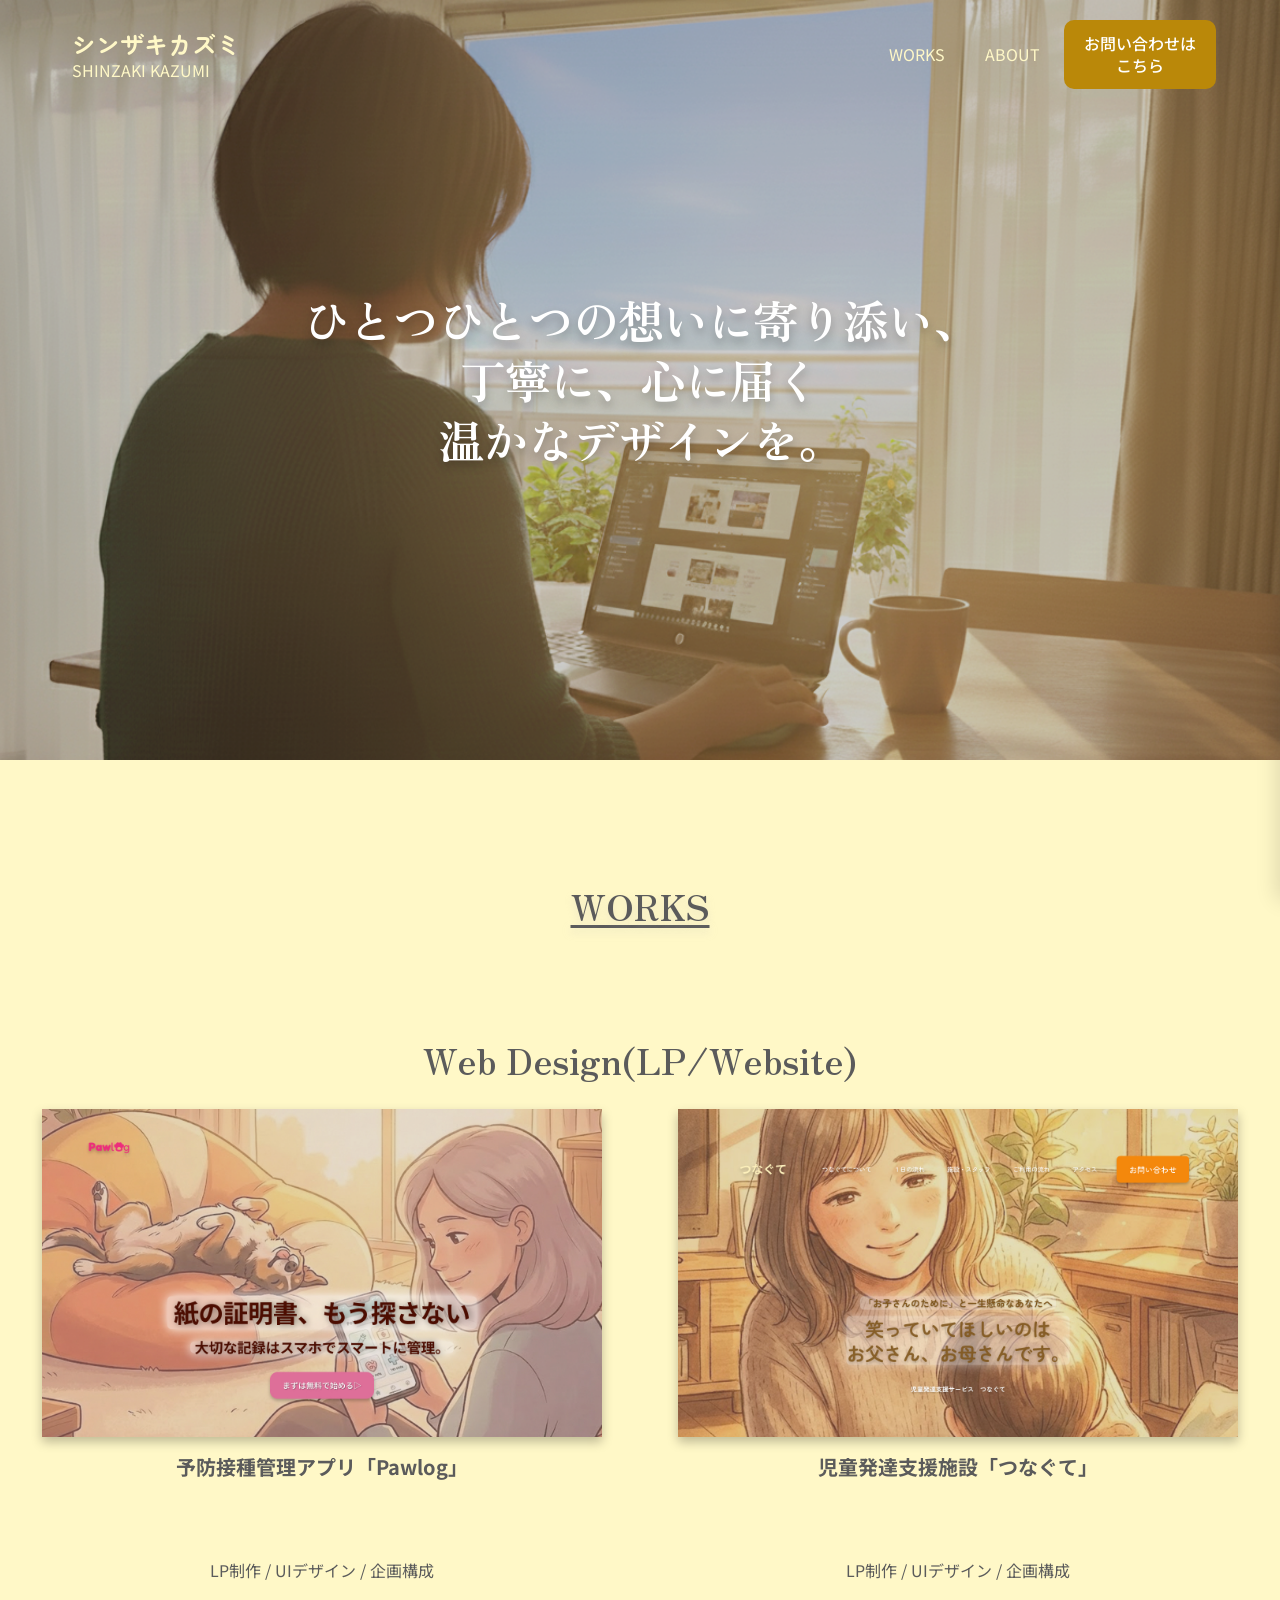
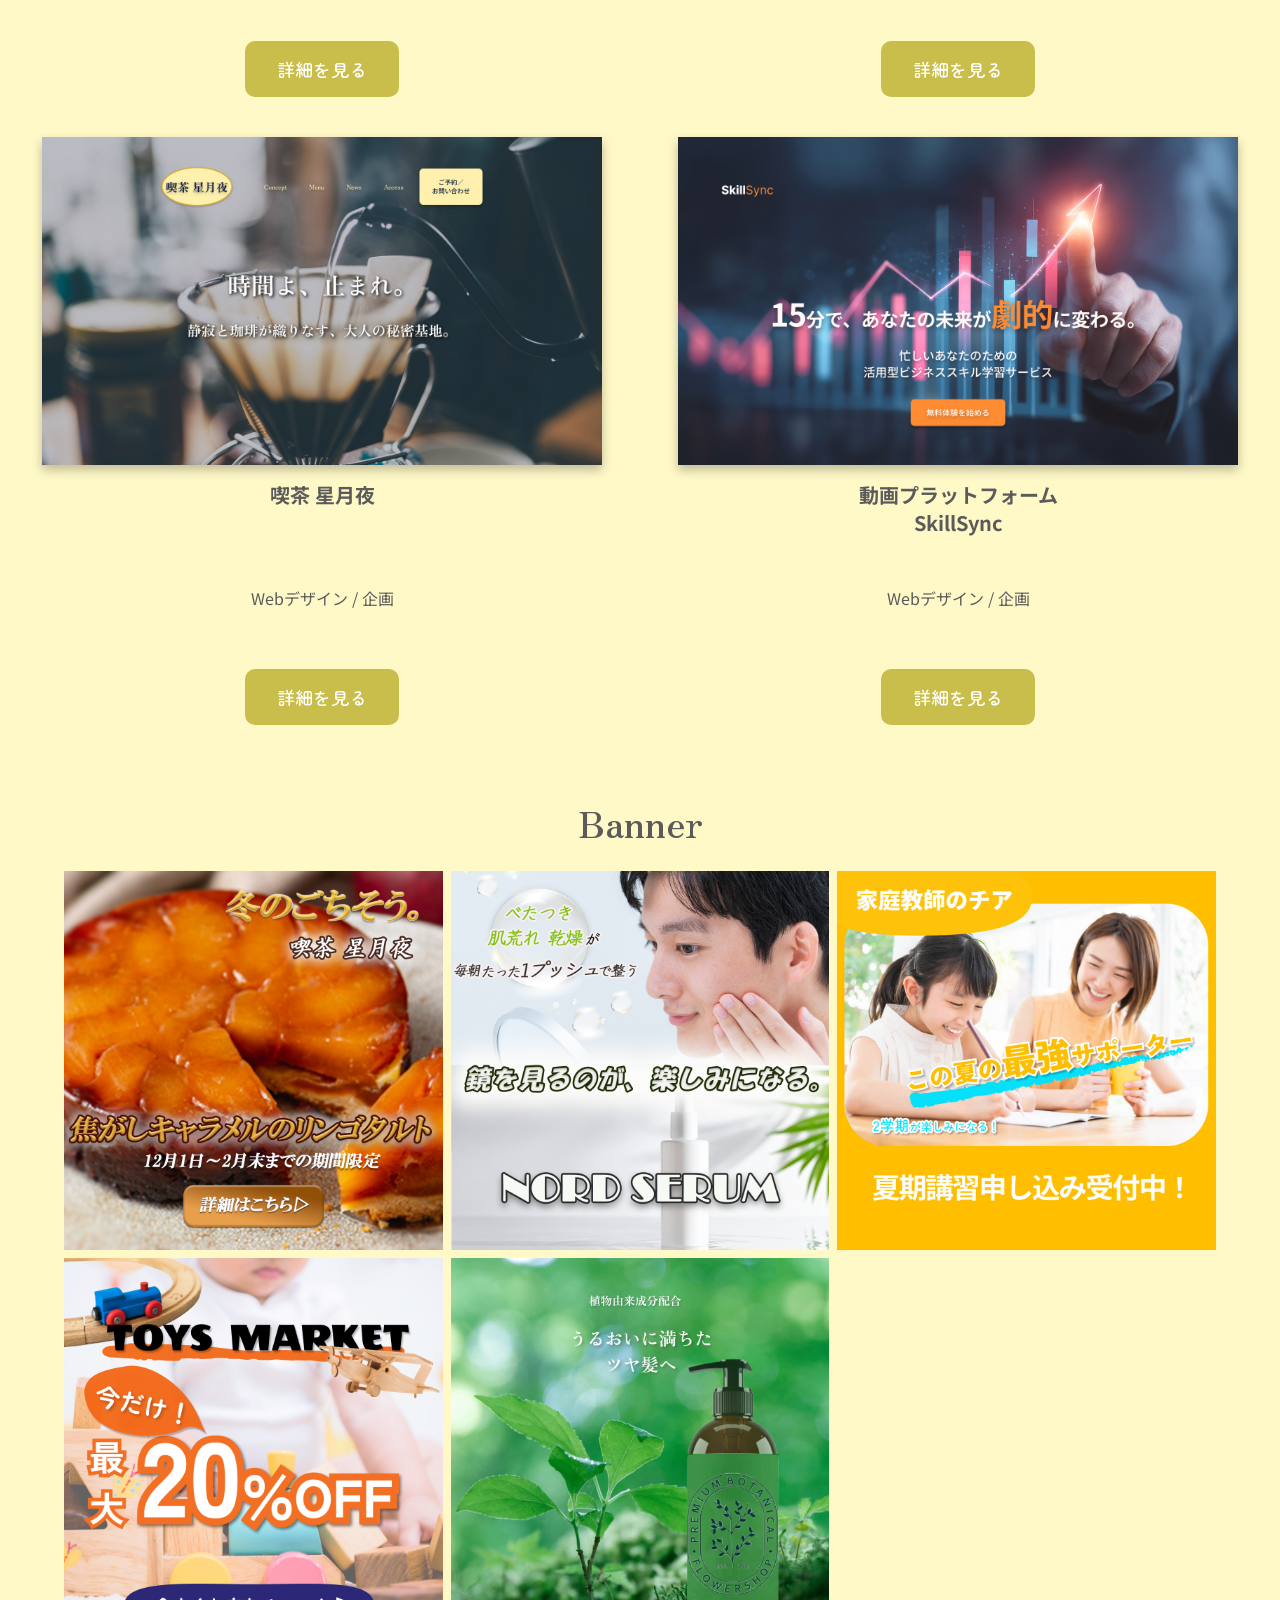
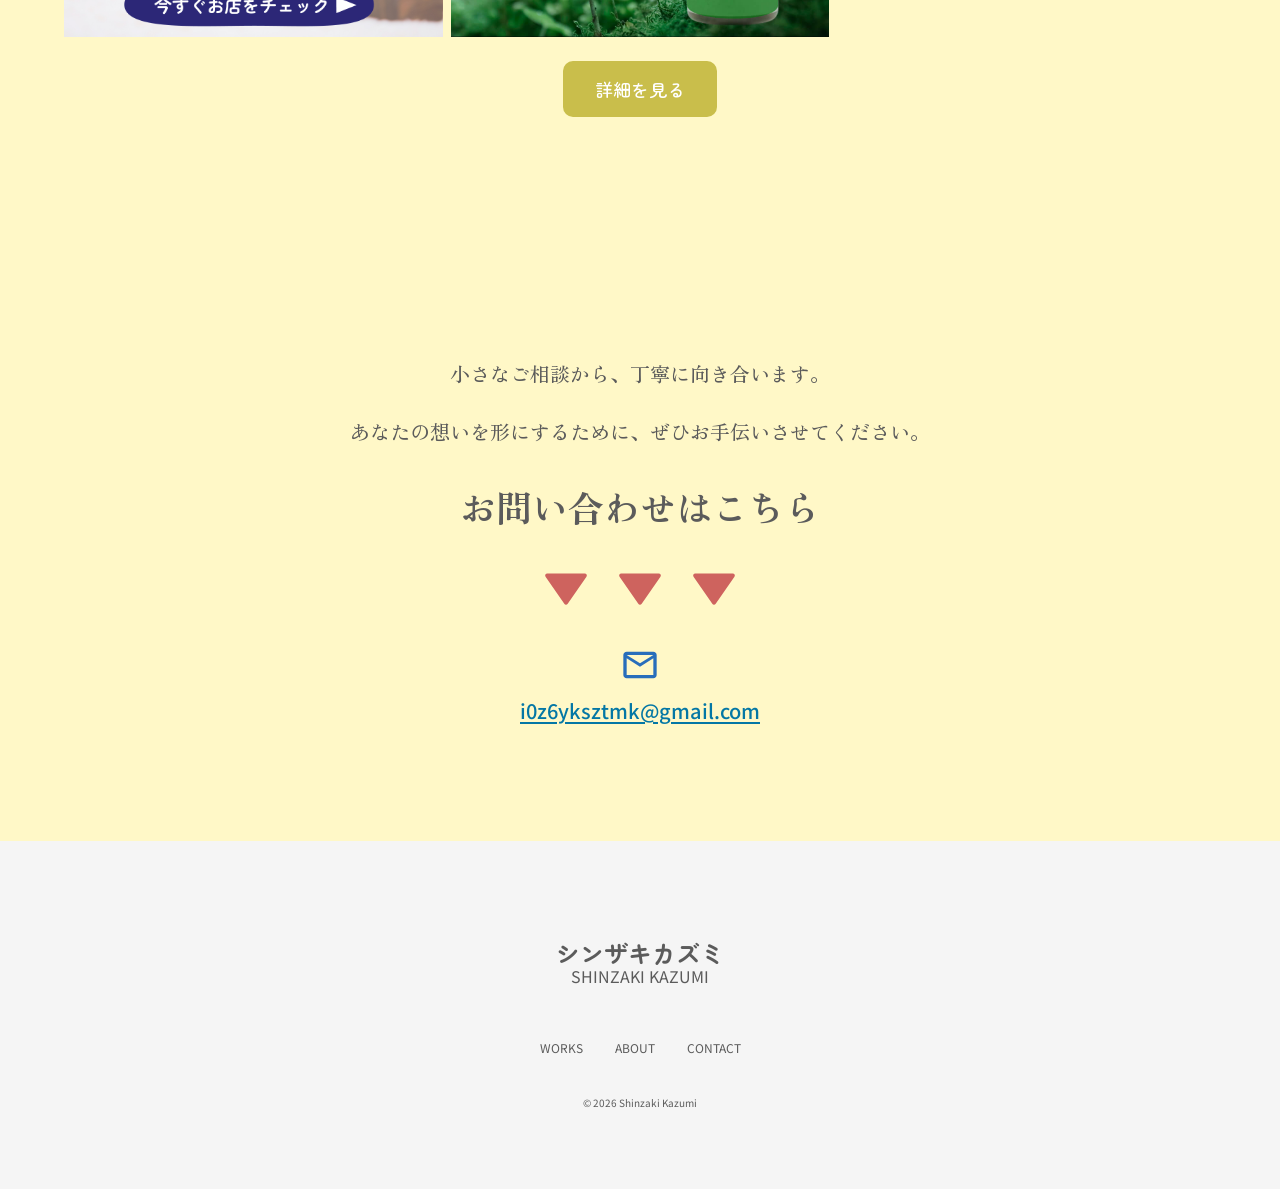
==== index.html @ c246f842 "set favicon fix #1" ====
<!DOCTYPE html>
<html lang="ja">
<head>
  <meta charset="UTF-8">
  <meta name="viewport" content="width=device-width, initial-scale=1.0">
  <title>シンザキカズミ | kzm-design</title>
  <link rel="icon" href="images/favicon.ico">
  <link rel="stylesheet" href="css/style.css">
  <link rel="preconnect" href="https://fonts.googleapis.com">
  <link rel="preconnect" href="https://fonts.gstatic.com" crossorigin>
  <link href="https://fonts.googleapis.com/css2?family=Noto+Sans+JP:wght@400;500;700&family=Zen+Old+Mincho:wght@500;700&family=Zen+Maru+Gothic:wght@500;700&display=swap" rel="stylesheet">
</head>
<body>

  <!-- Nav Drawer (SP) -->
  <div class="nav-drawer" id="navDrawer">
    <button class="drawer-close" id="drawerClose" aria-label="閉じる">✕</button>
    <nav class="drawer-nav">
      <a href="#" class="drawer-link">HOME</a>
      <a href="#works" class="drawer-link">WORKS</a>
      <a href="about.html" class="drawer-link">ABOUT</a>
    </nav>
    <a href="mailto:i0z6yksztmk@gmail.com" class="drawer-contact-btn">お問い合わせ</a>
  </div>
  <div class="drawer-overlay" id="drawerOverlay"></div>

  <main>

    <!-- Hero -->
    <section class="sec-hero">

      <!-- Header -->
      <header class="header" id="header">
        <a href="#" class="logo">
          <span class="logo-ja">シンザキカズミ</span>
          <span class="logo-en">SHINZAKI KAZUMI</span>
        </a>
        <div class="header-actions">
          <button class="btn-hamburger" id="hamburgerBtn" aria-label="メニューを開く">
            <img src="[data-uri]" alt="" width="26" height="26">
          </button>
        </div>
        <nav class="header-nav-pc">
          <a href="#works">WORKS</a>
          <a href="about.html">ABOUT</a>
          <a href="mailto:i0z6yksztmk@gmail.com" class="header-contact-btn">お問い合わせは<br>こちら</a>
        </nav>
      </header>
      <div class="hero-bg">
        <img src="images/top/top.png" alt="トップ画像">
        <div class="hero-overlay"></div>
      </div>
      <div class="hero-inner">
        <h1 class="hero-title">
          ひとつひとつの想いに寄り添い、<br>
          丁寧に、心に届く<br>
          温かなデザインを。
        </h1>
      </div>
    </section>

    <!-- Works -->
    <section id="works" class="sec-works">
      <h2 class="sec-title">WORKS</h2>

      <div class="works-cat">
        <p class="works-cat-ttl">Web Design(LP/Website)</p>
        <div class="works-list">

          <article class="card-work">
            <div class="card-thumb">
              <img src="images/top/pawlog_top.png" alt="予防接種管理アプリ Pawlog">
            </div>
            <div class="card-info">
              <h3 class="card-title">予防接種管理アプリ「Pawlog」</h3>
              <p class="card-tag">LP制作 / UIデザイン / 企画構成</p>
            </div>
            <a href="works/pawlog.html" class="btn-detail">詳細を見る</a>
          </article>

          <article class="card-work">
            <div class="card-thumb">
              <img src="images/top/tsunagute_top.png" alt="児童発達支援施設 つなぐて">
            </div>
            <div class="card-info">
              <h3 class="card-title">児童発達支援施設「つなぐて」</h3>
              <p class="card-tag">LP制作 / UIデザイン / 企画構成</p>
            </div>
            <a href="works/tsunagute.html" class="btn-detail">詳細を見る</a>
          </article>

          <article class="card-work">
            <div class="card-thumb">
              <img src="images/top/hoshidukiyo_top.png" alt="喫茶 星月夜">
            </div>
            <div class="card-info">
              <h3 class="card-title">喫茶 星月夜</h3>
              <p class="card-tag">Webデザイン / 企画</p>
            </div>
            <a href="works/hoshidukiyo.html" class="btn-detail">詳細を見る</a>
          </article>

          <article class="card-work">
            <div class="card-thumb">
              <img src="images/top/skillsync_top.png" alt="動画プラットフォーム SkillSync">
            </div>
            <div class="card-info">
              <h3 class="card-title">動画プラットフォーム<br>SkillSync</h3>
              <p class="card-tag">Webデザイン / 企画</p>
            </div>
            <a href="works/skill_sync.html" class="btn-detail">詳細を見る</a>
          </article>

        </div>
      </div>

      <div class="works-banner">
        <p class="works-cat-ttl">Banner</p>
        <div class="banner-list">
          <div class="banner-item banner-sq">
            <img src="images/banners/apple_tart.png" alt="バナー作品1">
          </div>
          <div class="banner-item banner-sq">
            <img src="images/banners/mens_cosmetic.png" alt="バナー作品2">
          </div>
          <div class="banner-item banner-sq">
            <img src="images/banners/cheer.jpg" alt="バナー作品3">
          </div>
          <div class="banner-item banner-sq">
            <img src="images/banners/toys_market.jpg" alt="バナー作品4">
          </div>
          <div class="banner-item banner-sq">
            <img src="images/banners/shampoo.jpg" alt="バナー作品5">
          </div>
        </div>
        <a href="works/banners.html" class="btn-detail">詳細を見る</a>
      </div>
    </section>

    <!-- Contact -->
    <section id="contact" class="sec-contact">
      <div class="contact-lead">
        <p>小さなご相談から、丁寧に向き合います。</p>
        <p>あなたの想いを形にするために、<br class="sp-only">ぜひお手伝いさせてください。</p>
      </div>
      <div class="contact-inner">
        <p class="contact-title">お問い合わせはこちら</p>
        <div class="contact-arrows">
          <img src="[data-uri]" alt="" class="arrow-icon" aria-hidden="true">
          <img src="[data-uri]" alt="" class="arrow-icon" aria-hidden="true">
          <img src="[data-uri]" alt="" class="arrow-icon" aria-hidden="true">
        </div>
        <div class="contact-mail-group">
          <img src="[data-uri]" alt="" class="mail-icon" aria-hidden="true">
          <a href="mailto:i0z6yksztmk@gmail.com" class="mail-address">i0z6yksztmk@gmail.com</a>
        </div>
      </div>
    </section>

  </main>

  <!-- Footer -->
  <footer class="footer">
    <div class="footer-inner">
      <div class="footer-logo">
        <span class="footer-logo-ja">シンザキカズミ</span>
        <span class="footer-logo-en">SHINZAKI KAZUMI</span>
      </div>
      <nav class="footer-nav">
        <a href="#works">WORKS</a>
        <a href="about.html">ABOUT</a>
        <a href="mailto:i0z6yksztmk@gmail.com">CONTACT</a>
      </nav>
      <p class="footer-copy">© 2026 Shinzaki Kazumi</p>
    </div>
  </footer>

  <script src="js/main.js"></script>

</body>
</html>
---- css/style.css ----
@import url('https://fonts.googleapis.com/css2?family=Noto+Sans+JP:wght@400;500;700&family=Zen+Old+Mincho:wght@500;700&family=Zen+Maru+Gothic:wght@500;700&display=swap');

/* ================================
   Reset & Base
================================ */
*, *::before, *::after {
  box-sizing: border-box;
  margin: 0;
  padding: 0;
}

:root {
  --color-bg: #fff8c7;
  --color-text: #5b5b5b;
  --color-text-dark: #16213e;
  --color-accent: #c9be4b;
  --color-gray-bg: #f5f5f5;
  --color-link: #0477a5;
  --color-header-contact-btn: #BA8809;

  --font-mincho: 'Zen Old Mincho', serif;
  --font-maru: 'Zen Maru Gothic', sans-serif;
  --font-noto: 'Noto Sans JP', sans-serif;

  --sp-side: 16px;
  --radius-card: 20px;
  --radius-btn: 10px;
}

html {
  scroll-behavior: smooth;
}

body {
  font-family: var(--font-noto);
  background-color: var(--color-bg);
  color: var(--color-text);
  overflow-x: hidden;
  -webkit-font-smoothing: antialiased;
}

img {
  display: block;
  max-width: 100%;
}

/* ================================
   Hamburger Nav Drawer (SP)
================================ */
.nav-drawer {
  position: fixed;
  top: 0;
  right: 0;
  width: 268px;
  height: 100%;
  background: #fff;
  z-index: 300;
  padding: 48px 16px 40px;
  display: flex;
  flex-direction: column;
  gap: 32px;
  transform: translateX(100%);
  transition: transform 0.3s ease;
  box-shadow: -4px 0 20px rgba(0,0,0,0.12);
}

.nav-drawer.is-open {
  transform: translateX(0);
}

.drawer-close {
  position: absolute;
  top: 12px;
  right: 14px;
  background: none;
  border: none;
  font-size: 20px;
  color: var(--color-text);
  cursor: pointer;
  padding: 8px;
  line-height: 1;
}

.drawer-nav {
  display: flex;
  flex-direction: column;
  gap: 0;
}

.drawer-link {
  font-family: var(--font-noto);
  font-size: 18px;
  font-weight: 700;
  color: var(--color-text);
  text-decoration: none;
  padding: 14px 16px;
  border-bottom: 1px solid #eee;
  transition: background 0.2s;
}

.drawer-link:hover {
  background: #fafafa;
}

.drawer-contact-btn {
  display: inline-flex;
  align-items: center;
  justify-content: center;
  background: var(--color-accent);
  color: #fff;
  font-family: var(--font-maru);
  font-weight: 500;
  font-size: 16px;
  border-radius: var(--radius-btn);
  padding: 14px 24px;
  text-decoration: none;
  width: 128px;
}

.drawer-overlay {
  display: none;
  position: fixed;
  inset: 0;
  background: rgba(0,0,0,0.4);
  z-index: 200;
}

.drawer-overlay.is-open {
  display: block;
}

/* ================================
   Header
================================ */
.header {
  position: absolute;
  top: 0;
  left: 0;
  right: 0;
  z-index: 100;
  display: flex;
  align-items: center;
  justify-content: space-between;
  padding: 12px var(--sp-side);
}

.logo {
  display: flex;
  flex-direction: column;
  align-items: flex-start;
  padding: 8px;
  text-decoration: none;
  transition: opacity 0.2s;
}

.logo:hover {
  opacity: 0.8;
}

.logo-ja {
  font-family: var(--font-maru);
  font-weight: 700;
  font-size: 20px;
  line-height: 1.3;
  color: #fff8c7;
  letter-spacing: 0;
  transition: color 0.3s;
}

.logo-en {
  font-family: var(--font-noto);
  font-weight: 400;
  font-size: 12px;
  line-height: 1.3;
  color: #fff8c7;
  transition: color 0.3s;
}

.header-actions {
  display: flex;
  align-items: center;
  gap: 8px;
}

.header-mail {
  display: flex;
  align-items: center;
  justify-content: center;
  width: 50px;
  height: 40px;
}

.header-mail img {
  width: 40px;
  height: 32px;
  object-fit: contain;
  filter: brightness(0) invert(1);
}

.btn-hamburger {
  background: none;
  border: none;
  cursor: pointer;
  padding: 10px;
  display: flex;
  align-items: center;
  justify-content: center;
}

.btn-hamburger img {
  width: 26px;
  height: 26px;
  filter: brightness(0) invert(1);
}

.header-nav-pc {
  display: none;
}

/* Header light state (after scrolling past hero) */
.header.is-light {
  background: transparent;
}

.header.is-light .logo-ja,
.header.is-light .logo-en {
  color: var(--color-text);
}

.header.is-light .header-mail img,
.header.is-light .btn-hamburger img {
  filter: none;
}

.header.is-light .header-nav-pc a {
  color: var(--color-text);
}

.header.is-light .header-contact-btn {
  color: #fff;
}

/* ================================
   Hero
================================ */
.sec-hero {
  position: relative;
  height: 558px;
  display: flex;
  align-items: flex-end;
  padding-bottom: 80px;
  padding-left: var(--sp-side);
  padding-right: var(--sp-side);
}

.hero-bg {
  position: absolute;
  inset: 0;
  overflow: hidden;
}

.hero-bg img {
  width: 100%;
  height: 100%;
  object-fit: cover;
  object-position: center top;
}

.hero-overlay {
  position: absolute;
  inset: 0;
  background: rgba(0,0,0,0.2);
}

.hero-inner {
  position: relative;
  z-index: 1;
  width: 100%;
  max-width: 292px;
  margin: 0 auto;
}

.hero-title {
  font-family: var(--font-mincho);
  font-weight: 700;
  font-size: 28px;
  line-height: 1.3;
  letter-spacing: -0.6px;
  color: #fff;
  text-shadow: 0 5px 10px rgba(0,0,0,0.25);
  text-align: center;
}

/* ================================
   Section title共通
================================ */
.sec-title {
  font-family: var(--font-mincho);
  font-weight: 700;
  font-size: 24px;
  line-height: 1.4;
  color: var(--color-text);
  text-align: center;
  text-decoration: underline;
  text-underline-offset: 4px;
  text-shadow: 0 4px 8px rgba(189,188,188,0.3);
  margin-bottom: 32px;
}

/* ================================
   Works section
================================ */
.sec-works {
  padding: 80px var(--sp-side);
  display: flex;
  flex-direction: column;
  align-items: center;
  gap: 32px;
}

.works-cat,
.works-banner {
  width: 100%;
  display: flex;
  flex-direction: column;
  align-items: center;
  gap: 24px;
  padding-top: 40px;
}

.works-cat-ttl {
  font-family: var(--font-mincho);
  font-weight: 700;
  font-size: 24px;
  line-height: 1.4;
  color: var(--color-text);
  text-align: center;
  width: 100%;
}

.works-list {
  width: 100%;
  display: flex;
  flex-direction: column;
  align-items: center;
  gap: 32px;
}

/* Card */
.card-work {
  display: flex;
  flex-direction: column;
  align-items: center;
  gap: 8px;
  width: 100%;
}

.card-thumb {
  width: 320px;
  height: 560px;
  border-radius: 0;
  overflow: hidden;
  box-shadow: 0 5px 10px rgba(0,0,0,0.25);
  flex-shrink: 0;
}

.card-thumb img {
  width: 100%;
  height: 100%;
  object-fit: cover;
  object-position: top;
}

.card-info {
  width: 100%;
  padding: 8px 16px;
  display: flex;
  flex-direction: column;
  gap: 4px;
  text-align: center;
}

.card-title {
  font-family: var(--font-noto);
  font-weight: 700;
  font-size: 20px;
  line-height: 1.4;
  color: var(--color-text);
}

.card-tag {
  font-family: var(--font-noto);
  font-weight: 400;
  font-size: 16px;
  line-height: 1.7;
  color: var(--color-text);
}

/* Detail button */
.btn-detail {
  display: inline-flex;
  align-items: center;
  justify-content: center;
  background: var(--color-accent);
  color: #fff;
  font-family: var(--font-maru);
  font-weight: 500;
  font-size: 16px;
  line-height: 1;
  text-decoration: none;
  border-radius: var(--radius-btn);
  height: 48px;
  padding: 0 24px;
  transition: opacity 0.2s, transform 0.2s;
}

.btn-detail:hover {
  opacity: 0.85;
  transform: translateY(-2px);
}

/* Banner */
.banner-list {
  width: 100%;
  display: flex;
  flex-wrap: wrap;
  justify-content: center;
  gap: 12px;
}

.banner-item img {
  width: 100%;
  height: 100%;
  object-fit: cover;
  display: block;
  border-radius: 12px;
}

.banner-sq {
  width: 160px;
  height: 160px;
}

/* ================================
   Values section
================================ */
.sec-values {
  background: var(--color-gray-bg);
  padding: 80px var(--sp-side);
  display: flex;
  flex-direction: column;
  align-items: center;
  gap: 32px;
  overflow: hidden;
}

.values-group {
  position: relative;
  display: flex;
  flex-direction: column;
  align-items: center;
  gap: 0;
  padding: 80px 0;
  width: 200px;
}

.values-item {
  position: relative;
  display: flex;
  align-items: center;
  justify-content: center;
  padding: 64px 0;
  z-index: 1;
}

.values-item span {
  font-family: var(--font-noto);
  font-weight: 700;
  font-size: 20px;
  line-height: 1.4;
  color: var(--color-text-dark);
  text-align: center;
  white-space: nowrap;
  position: relative;
  z-index: 1;
}

.deco-circle {
  position: absolute;
  width: 320px;
  height: 200px;
  object-fit: contain;
  pointer-events: none;
}

.values-item--01 { z-index: 4; }
.values-item--02 { z-index: 3; }
.values-item--02 .deco-circle { top: -210px; left: -80px; }
.values-item--03 { z-index: 2; }
.values-item--03 .deco-circle { top: -212px; left: -60px; }

/* ================================
   Contact section
================================ */
.sec-contact {
  padding: 80px var(--sp-side);
  display: flex;
  flex-direction: column;
  align-items: center;
  justify-content: center;
  gap: 32px;
}

.contact-lead {
  display: flex;
  flex-direction: column;
  align-items: center;
  gap: 24px;
  text-align: center;
  width: 100%;
}

.contact-lead p {
  font-family: var(--font-mincho);
  font-weight: 500;
  font-size: 18px;
  line-height: 1.7;
  color: var(--color-text);
}

.contact-inner {
  width: 100%;
  display: flex;
  flex-direction: column;
  align-items: center;
  gap: 32px;
}

.contact-title {
  font-family: var(--font-mincho);
  font-weight: 700;
  font-size: 24px;
  line-height: 1.4;
  color: var(--color-text);
  text-align: center;
  white-space: nowrap;
}

.contact-arrows {
  display: flex;
  gap: 24px;
  align-items: center;
  justify-content: center;
}

.arrow-icon {
  width: 50px;
  height: 50px;
  object-fit: contain;
  filter: invert(44%) sepia(60%) saturate(500%) hue-rotate(314deg) brightness(95%) contrast(90%);
}

.contact-mail-group {
  display: flex;
  flex-direction: column;
  align-items: center;
  gap: 16px;
}

.mail-icon {
  width: 50px;
  height: 40px;
  object-fit: contain;
  filter: invert(36%) sepia(90%) saturate(500%) hue-rotate(172deg) brightness(90%) contrast(95%);
}

.mail-address {
  font-family: var(--font-noto);
  font-weight: 500;
  font-size: 18px;
  line-height: 1;
  color: var(--color-link);
  text-decoration: underline;
  text-underline-offset: 3px;
  word-break: break-all;
  text-align: center;
}

.sp-only { display: inline; }

/* ================================
   Footer
================================ */
.footer {
  background: var(--color-gray-bg);
  padding: 80px var(--sp-side);
}

.footer-inner {
  display: flex;
  flex-direction: column;
  align-items: center;
  gap: 32px;
}

.footer-logo {
  display: flex;
  flex-direction: column;
  align-items: center;
  padding: 16px;
}

.footer-logo-ja {
  font-family: var(--font-maru);
  font-weight: 700;
  font-size: 24px;
  line-height: 1.3;
  color: var(--color-text);
}

.footer-logo-en {
  font-family: var(--font-noto);
  font-weight: 400;
  font-size: 16px;
  line-height: 1;
  color: var(--color-text);
}

.footer-nav {
  display: flex;
  gap: 0;
  align-items: center;
  justify-content: center;
}

.footer-nav a {
  font-family: var(--font-noto);
  font-weight: 400;
  font-size: 12px;
  line-height: 1.3;
  color: var(--color-text);
  text-decoration: none;
  padding: 16px;
  transition: opacity 0.2s;
}

.footer-nav a:hover {
  opacity: 0.7;
}

.footer-copy {
  font-family: var(--font-noto);
  font-weight: 400;
  font-size: 10px;
  line-height: 1.3;
  color: var(--color-text);
  text-align: center;
}

/* ================================
   PC Layout (≥1024px)
================================ */
@media (min-width: 1024px) {

  /* Header PC */
  .header {
    padding: 20px 64px;
    background: transparent;
  }

  .logo-ja { font-size: 24px; }
  .logo-en { font-size: 16px; }

  .header-actions {
    display: none;
  }

  .header-nav-pc {
    display: flex;
    align-items: center;
    gap: 8px;
  }

  .header-nav-pc a {
    font-family: var(--font-noto);
    font-weight: 400;
    font-size: 16px;
    color: #fff8c7;
    text-decoration: none;
    padding: 12px 16px;
    transition: opacity 0.2s, color 0.3s;
  }

  .header-nav-pc a:hover {
    opacity: 0.7;
  }

  .header-contact-btn {
    background: var(--color-header-contact-btn);
    color: #fff !important;
    border-radius: var(--radius-btn);
    padding: 12px 20px !important;
    font-weight: 500 !important;
    text-align: center;
    line-height: 1.4;
    transition: opacity 0.2s, transform 0.2s !important;
  }

  .header-contact-btn:hover {
    opacity: 0.85 !important;
    transform: translateY(-1px);
  }

  .logo-ja { font-size: 24px; }
  .logo-en { font-size: 16px; }

  /* Hero PC */
  .sec-hero {
    height: 760px;
    padding-bottom: 120px;
    align-items: center;
    justify-content: center;
    padding: 0;
  }

  .hero-inner {
    max-width: 700px;
  }

  .hero-title {
    font-size: 46px;
    letter-spacing: -1px;
  }

  /* Works PC */
  .sec-works {
    padding: 120px 64px;
    max-width: 1440px;
    margin: 0 auto;
    width: 100%;
  }

  .sec-title {
    font-size: 36px;
  }

  .works-cat-ttl {
    font-size: 36px;
  }

  .works-list {
    display: grid;
    grid-template-columns: repeat(2, 560px);
    gap: 40px 76px;
    justify-content: center;
  }

  .card-work {
    width: 560px;
  }

  .card-thumb {
    width: 560px;
    height: 328px;
  }

  .card-thumb img {
    object-position: top;
  }

  .card-info {
    min-height: 188px;
  }

  .card-title {
    font-size: 20px;
    min-height: 100px;
  }

  .card-tag {
    font-size: 16px;
  }

  .btn-detail {
    height: 56px;
    padding: 0 32px;
    font-size: 18px;
  }

  /* Banner PC */
  .banner-list {
    max-width: 1440px;
    width: 100%;
    display: grid;
    grid-template-columns: repeat(3, 1fr);
    gap: 8px;
    align-items: stretch;
  }

  .banner-sq {
    width: auto;
    height: auto;
    aspect-ratio: 1;
  }

  .banner-item img {
    border-radius: 0;
  }

  /* Values PC */
  .sec-values {
    padding: 120px 64px;
  }

  .values-group {
    flex-direction: row;
    align-items: flex-end;
    justify-content: center;
    gap: 0;
    padding: 120px 0;
    width: 600px;
    height: 788px;
  }

  .values-item {
    position: absolute;
    padding: 132px 0;
  }

  .values-item--01 {
    left: 220px;
    top: 132px;
  }

  .values-item--01 .deco-circle {
    display: none;
  }

  .values-item--02 {
    left: 0;
    top: 400px;
  }

  .values-item--02 .deco-circle {
    top: -40px;
    left: -160px;
    width: 480px;
    height: 348px;
  }

  .values-item--03 {
    left: 400px;
    top: 400px;
  }

  .values-item--03 .deco-circle {
    top: -40px;
    left: -140px;
    width: 480px;
    height: 348px;
  }

  /* Contact PC */
  .sec-contact {
    padding: 120px 64px;
    max-width: 1440px;
    margin: 0 auto;
    width: 100%;
  }

  .contact-lead p {
    font-size: 20px;
  }

  .contact-title {
    font-size: 36px;
  }

  .mail-address {
    font-size: 20px;
  }

  .sp-only { display: none; }

  /* Footer PC */
  .footer {
    padding: 80px 64px;
  }

  .footer-inner {
    gap: 24px;
  }

  .footer-logo-ja { font-size: 24px; }
}

@media (min-width: 1440px) {
  .sec-works,
  .sec-contact {
    padding-left: calc((100% - 1312px) / 2);
    padding-right: calc((100% - 1312px) / 2);
  }
}
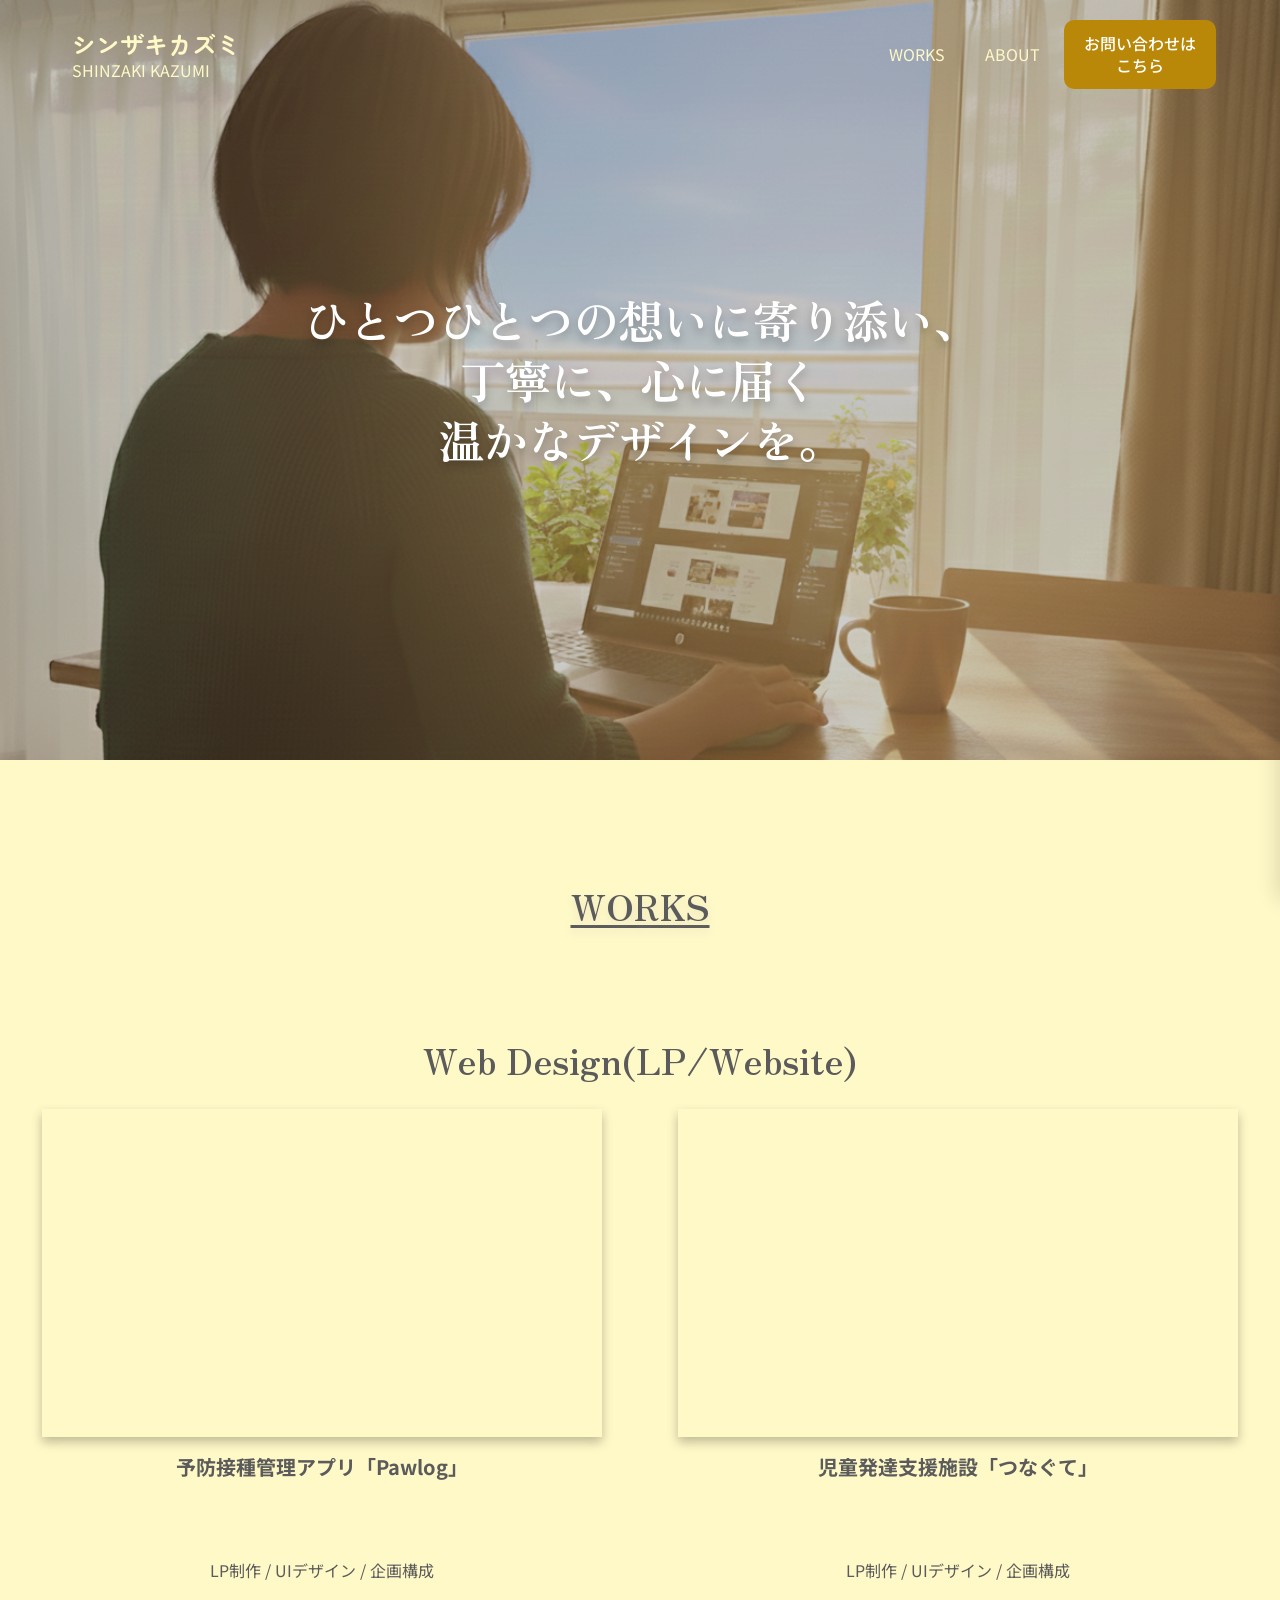
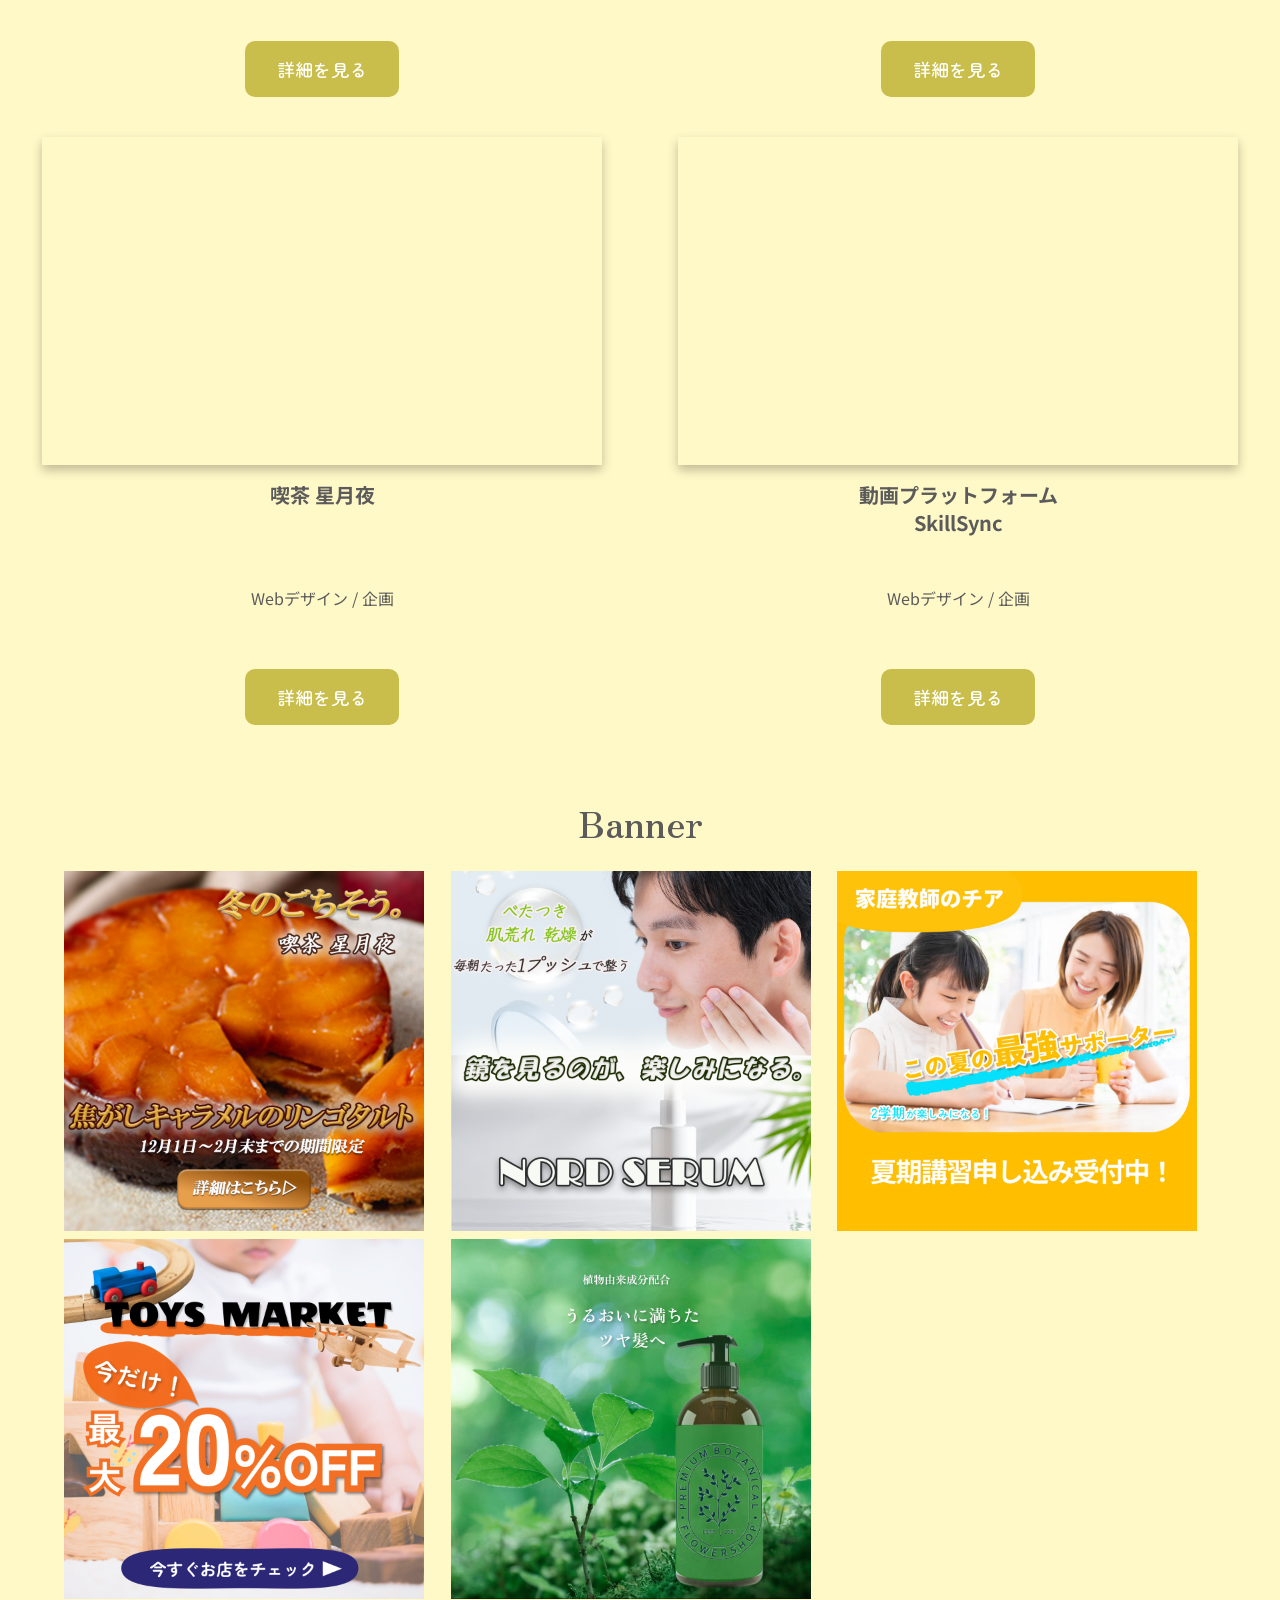
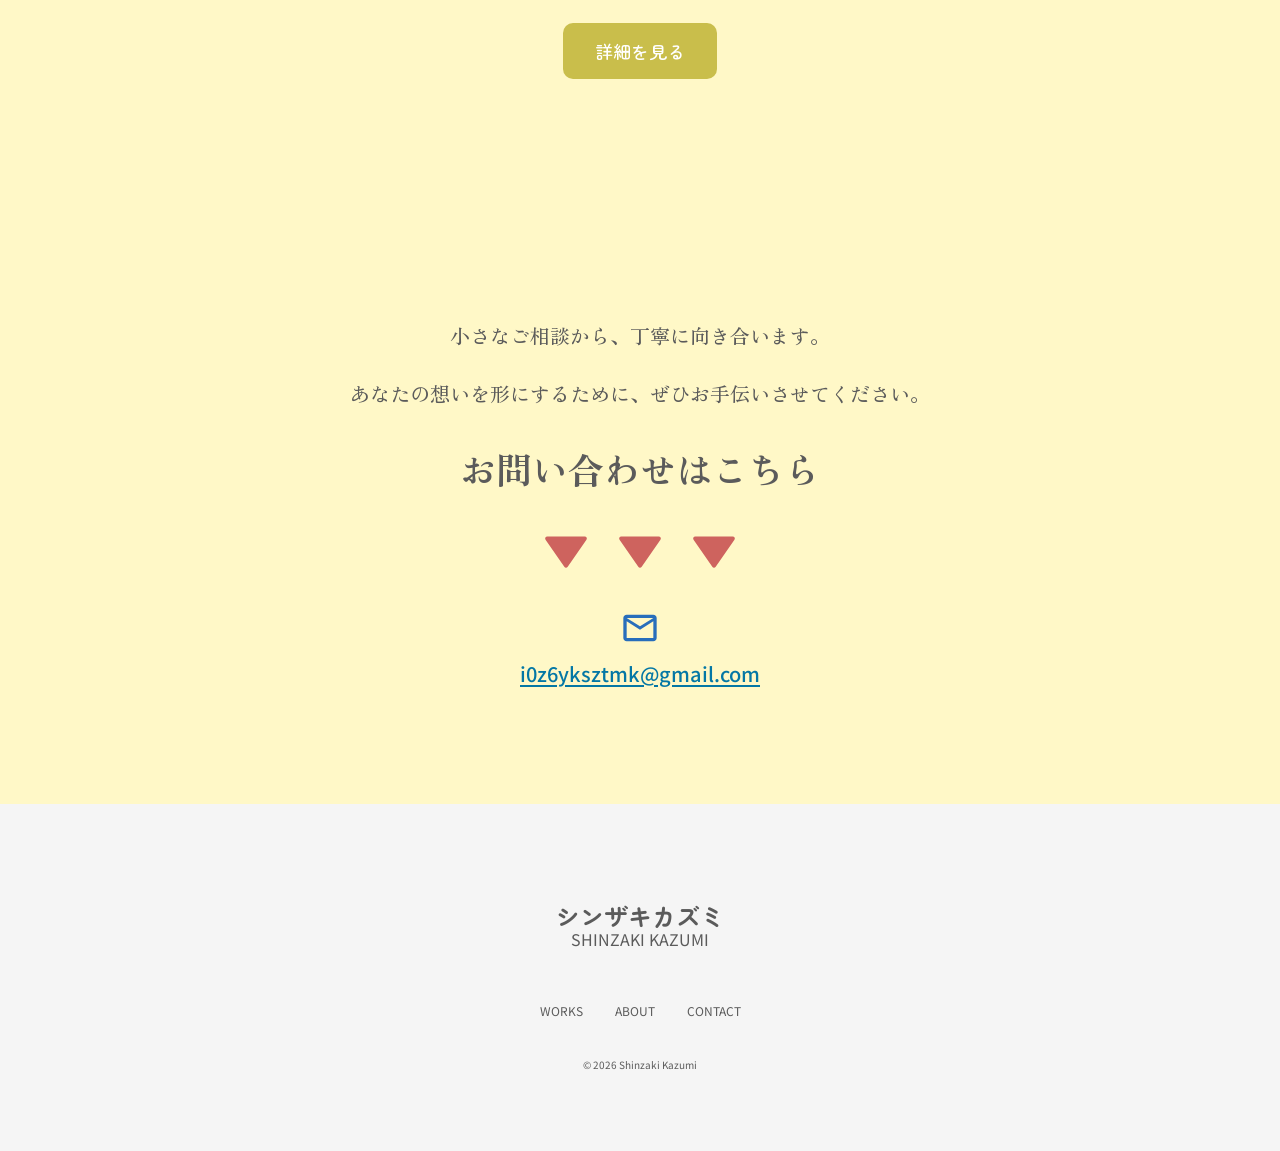
==== commit 93d50e1e: "トップページの画像表示を修正 #5" ====
--- a/index.html
+++ b/index.html
@@ -69,7 +69,10 @@
 
           <article class="card-work">
             <div class="card-thumb">
-              <img src="images/top/pawlog_top.png" alt="予防接種管理アプリ Pawlog">
+              <picture>
+                <source media="(max-width: 1023px)" srcset="images/top/pawlog_top_mobile.png">
+                <img src="images/top/pawlog_top.png" alt="予防接種管理アプリ Pawlog">
+              </picture>
             </div>
             <div class="card-info">
               <h3 class="card-title">予防接種管理アプリ「Pawlog」</h3>
@@ -80,7 +83,10 @@
 
           <article class="card-work">
             <div class="card-thumb">
-              <img src="images/top/tsunagute_top.png" alt="児童発達支援施設 つなぐて">
+              <picture>
+                <source media="(max-width: 1023px)" srcset="images/top/tsunagute_top_mobile.jpg">
+                <img src="images/top/tsunagute_top.jpg" alt="児童発達支援施設 つなぐて">
+              </picture>
             </div>
             <div class="card-info">
               <h3 class="card-title">児童発達支援施設「つなぐて」</h3>
@@ -91,7 +97,10 @@
 
           <article class="card-work">
             <div class="card-thumb">
-              <img src="images/top/hoshidukiyo_top.png" alt="喫茶 星月夜">
+              <picture>
+                <source media="(max-width: 1023px)" srcset="images/top/hoshidukiyo_top_mobile.png">
+                <img src="images/top/hoshidukiyo_top.png" alt="喫茶 星月夜">
+              </picture>
             </div>
             <div class="card-info">
               <h3 class="card-title">喫茶 星月夜</h3>
@@ -102,7 +111,10 @@
 
           <article class="card-work">
             <div class="card-thumb">
-              <img src="images/top/skillsync_top.png" alt="動画プラットフォーム SkillSync">
+              <picture>
+                <source media="(max-width: 1023px)" srcset="images/top/skillsync_top_mobile.png">
+                <img src="images/top/skillsync_top.png" alt="動画プラットフォーム SkillSync">
+              </picture>
             </div>
             <div class="card-info">
               <h3 class="card-title">動画プラットフォーム<br>SkillSync</h3>
@@ -163,8 +175,8 @@
   <footer class="footer">
     <div class="footer-inner">
       <div class="footer-logo">
-        <span class="footer-logo-ja">シンザキカズミ</span>
-        <span class="footer-logo-en">SHINZAKI KAZUMI</span>
+        <a href="#" class="footer-logo-ja">シンザキカズミ</a>
+        <a href="#" class="footer-logo-en">SHINZAKI KAZUMI</a>
       </div>
       <nav class="footer-nav">
         <a href="#works">WORKS</a>
--- a/css/style.css
+++ b/css/style.css
@@ -364,6 +364,12 @@
   flex-shrink: 0;
 }
 
+.card-thumb picture {
+  display: block;
+  width: 100%;
+  height: 100%;
+}
+
 .card-thumb img {
   width: 100%;
   height: 100%;
@@ -423,9 +429,9 @@
 .banner-list {
   width: 100%;
   display: flex;
-  flex-wrap: wrap;
-  justify-content: center;
-  gap: 12px;
+  flex-direction: column;
+  align-items: center;
+  gap: 16px;
 }
 
 .banner-item img {
@@ -433,12 +439,13 @@
   height: 100%;
   object-fit: cover;
   display: block;
-  border-radius: 12px;
 }
 
 .banner-sq {
-  width: 160px;
-  height: 160px;
+  width: 100%;
+  max-width: 360px;
+  aspect-ratio: 1;
+  height: auto;
 }
 
 /* ================================
@@ -616,6 +623,7 @@
   font-size: 24px;
   line-height: 1.3;
   color: var(--color-text);
+  text-decoration: none;
 }
 
 .footer-logo-en {
@@ -624,6 +632,7 @@
   font-size: 16px;
   line-height: 1;
   color: var(--color-text);
+  text-decoration: none;
 }
 
 .footer-nav {
@@ -803,10 +812,6 @@
     aspect-ratio: 1;
   }
 
-  .banner-item img {
-    border-radius: 0;
-  }
-
   /* Values PC */
   .sec-values {
     padding: 120px 64px;
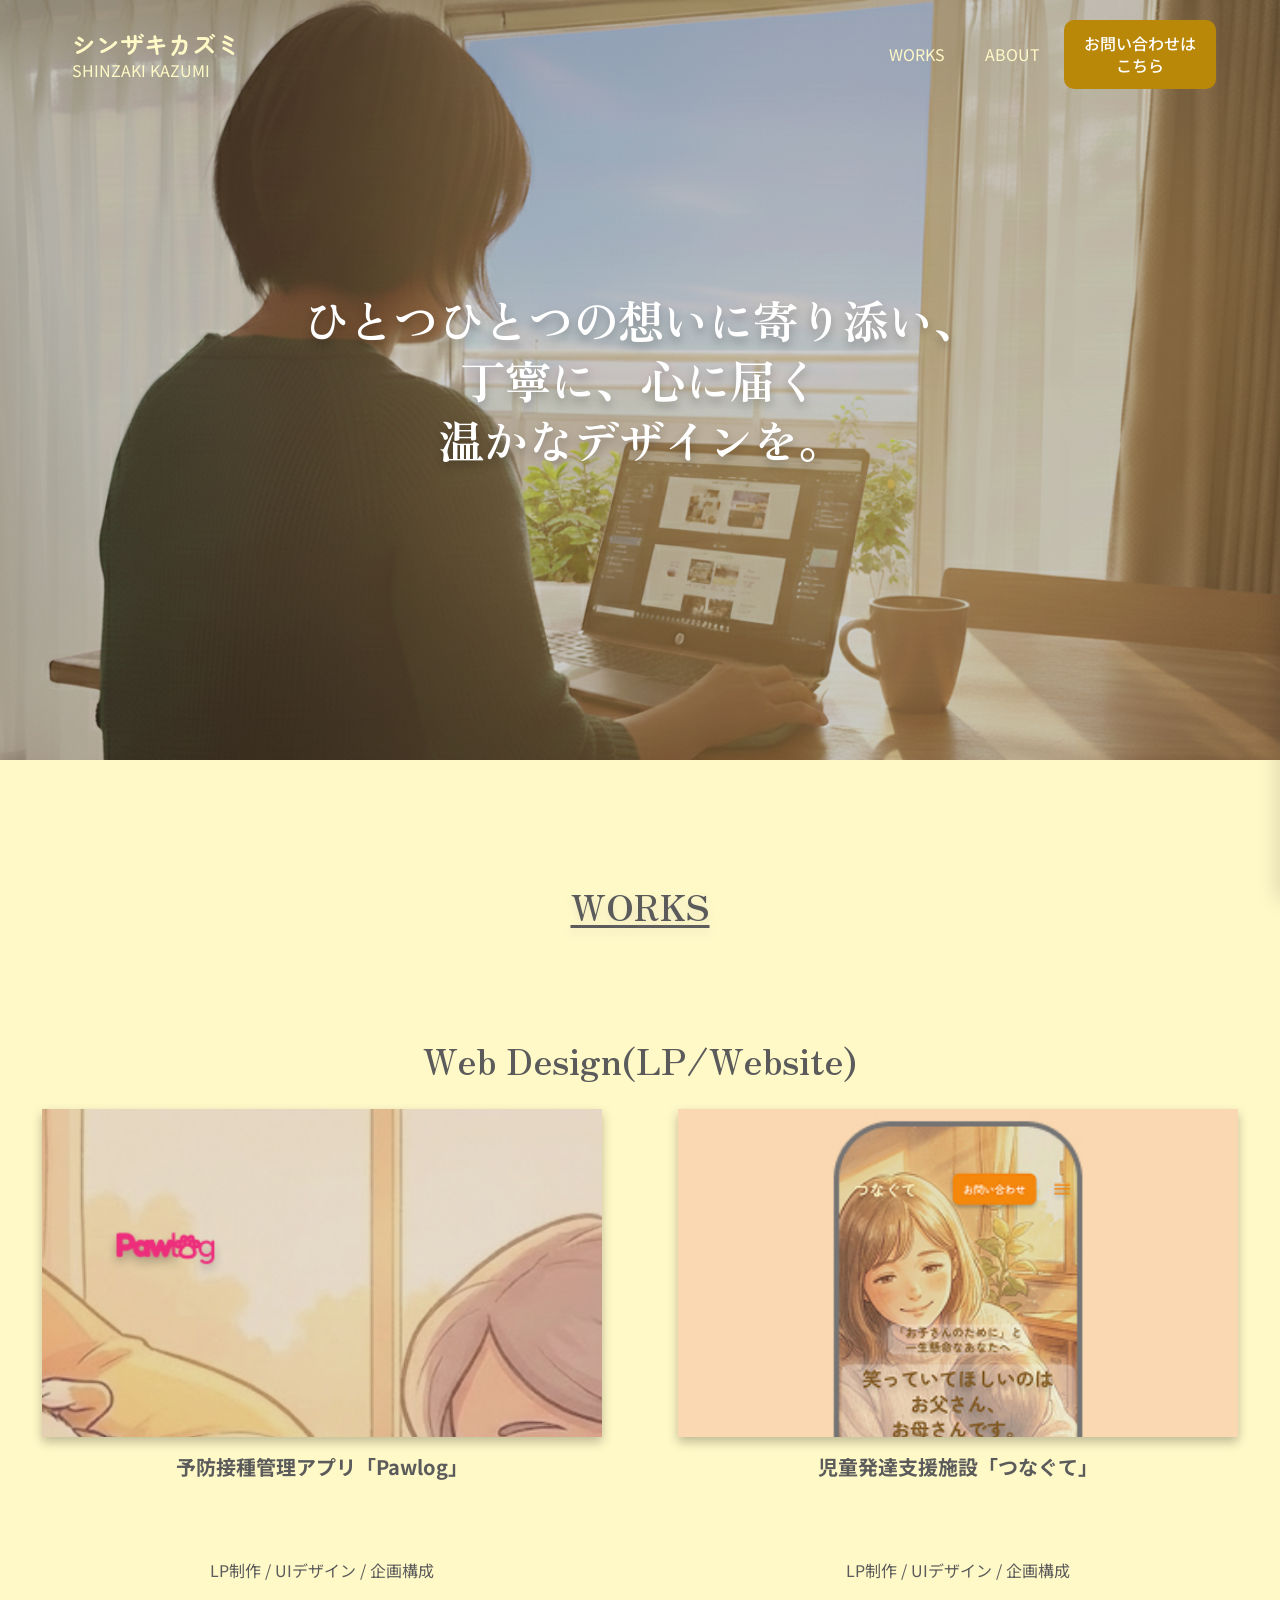
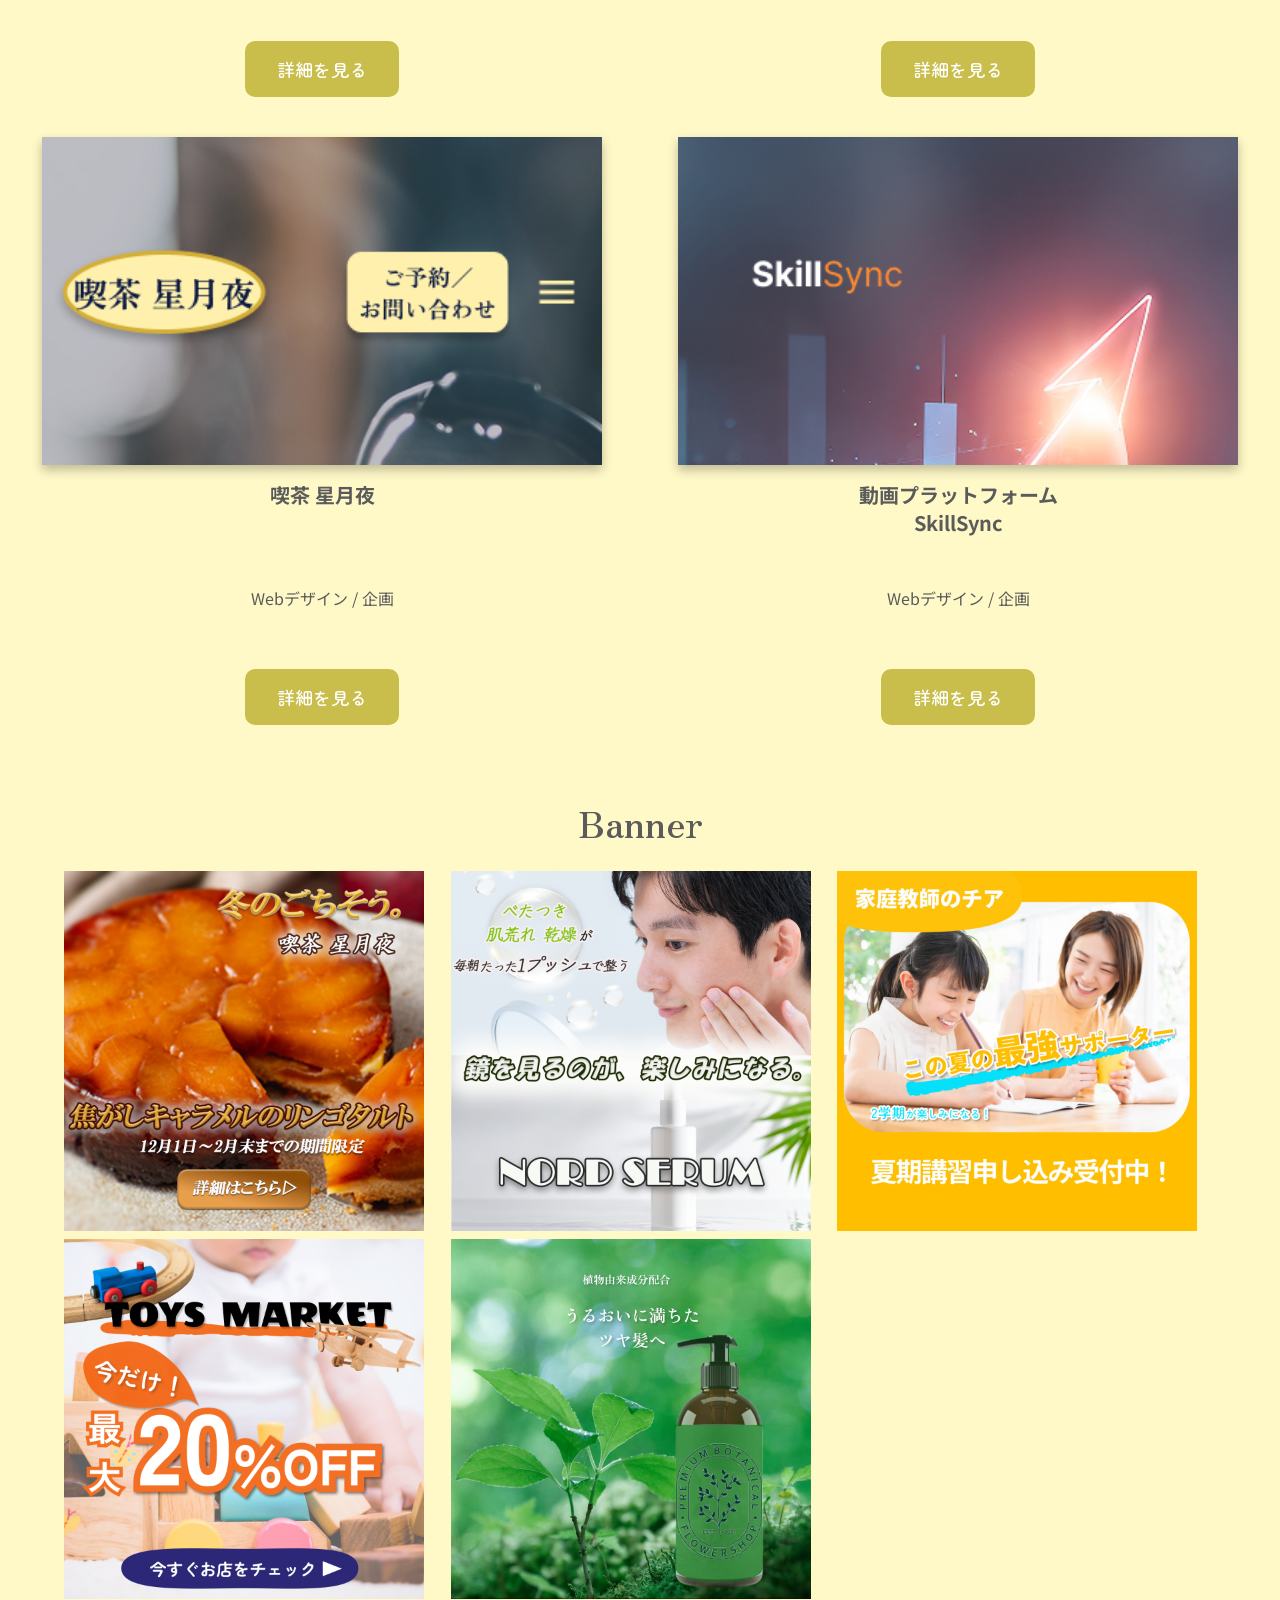
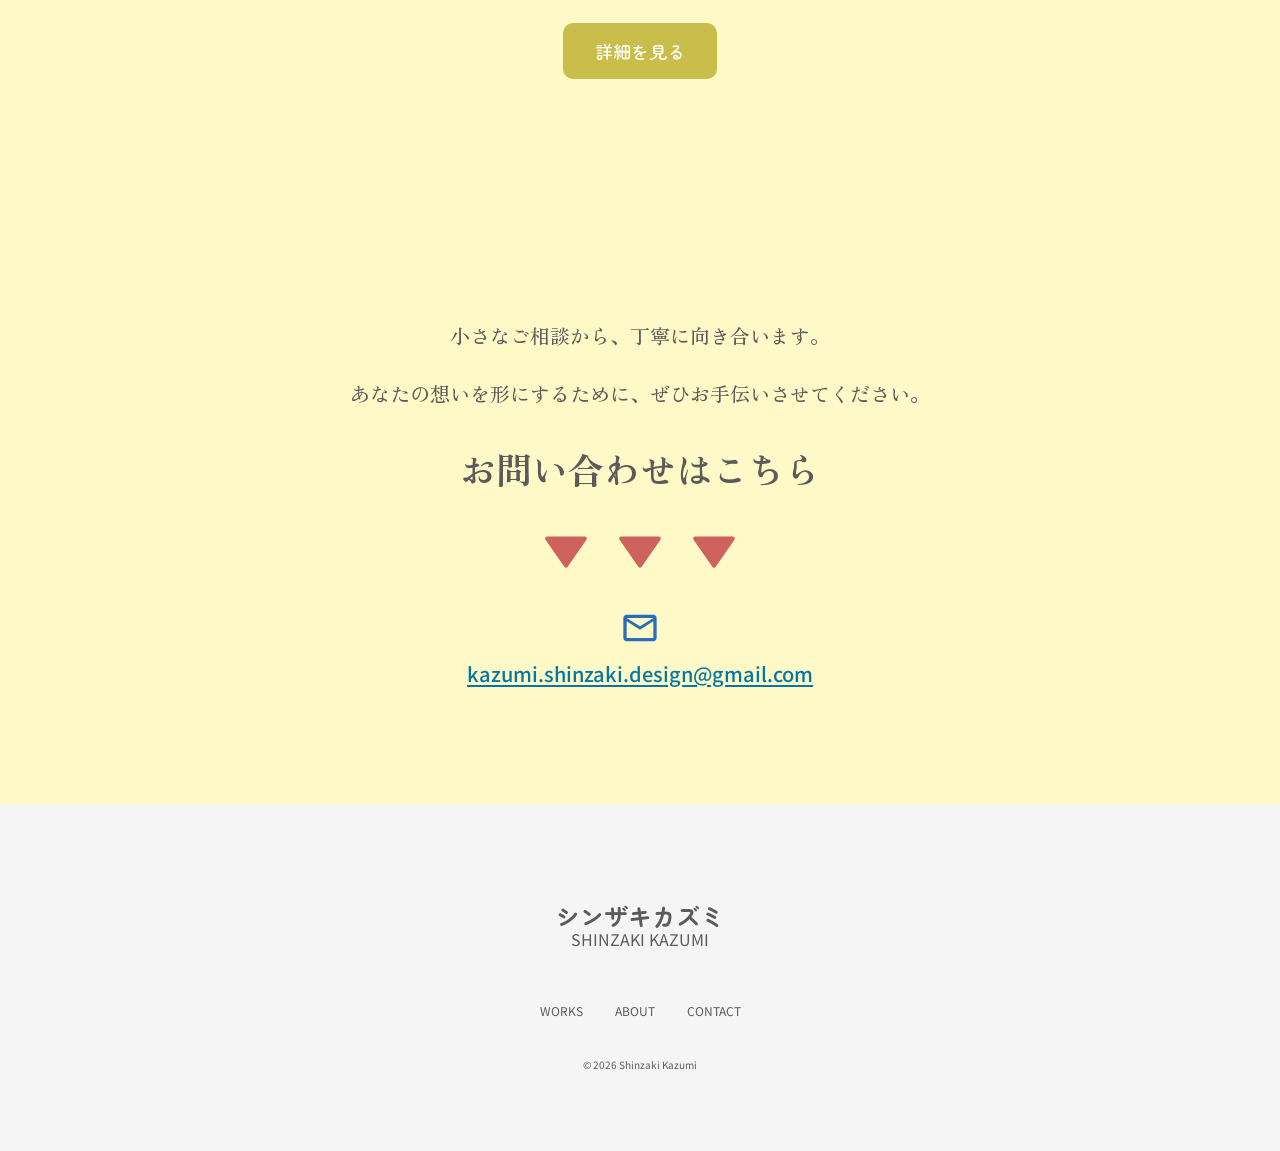
==== commit c93f7104: "連絡先メールアドレスを変更 fix #5" ====
--- a/index.html
+++ b/index.html
@@ -20,7 +20,7 @@
       <a href="#works" class="drawer-link">WORKS</a>
       <a href="about.html" class="drawer-link">ABOUT</a>
     </nav>
-    <a href="mailto:i0z6yksztmk@gmail.com" class="drawer-contact-btn">お問い合わせ</a>
+    <a href="mailto:kazumi.shinzaki.design@gmail.com" class="drawer-contact-btn">お問い合わせ</a>
   </div>
   <div class="drawer-overlay" id="drawerOverlay"></div>
 
@@ -43,7 +43,7 @@
         <nav class="header-nav-pc">
           <a href="#works">WORKS</a>
           <a href="about.html">ABOUT</a>
-          <a href="mailto:i0z6yksztmk@gmail.com" class="header-contact-btn">お問い合わせは<br>こちら</a>
+          <a href="mailto:kazumi.shinzaki.design@gmail.com" class="header-contact-btn">お問い合わせは<br>こちら</a>
         </nav>
       </header>
       <div class="hero-bg">
@@ -164,7 +164,7 @@
         </div>
         <div class="contact-mail-group">
           <img src="[data-uri]" alt="" class="mail-icon" aria-hidden="true">
-          <a href="mailto:i0z6yksztmk@gmail.com" class="mail-address">i0z6yksztmk@gmail.com</a>
+          <a href="mailto:kazumi.shinzaki.design@gmail.com" class="mail-address">kazumi.shinzaki.design@gmail.com</a>
         </div>
       </div>
     </section>
@@ -181,7 +181,7 @@
       <nav class="footer-nav">
         <a href="#works">WORKS</a>
         <a href="about.html">ABOUT</a>
-        <a href="mailto:i0z6yksztmk@gmail.com">CONTACT</a>
+        <a href="mailto:kazumi.shinzaki.design@gmail.com">CONTACT</a>
       </nav>
       <p class="footer-copy">© 2026 Shinzaki Kazumi</p>
     </div>
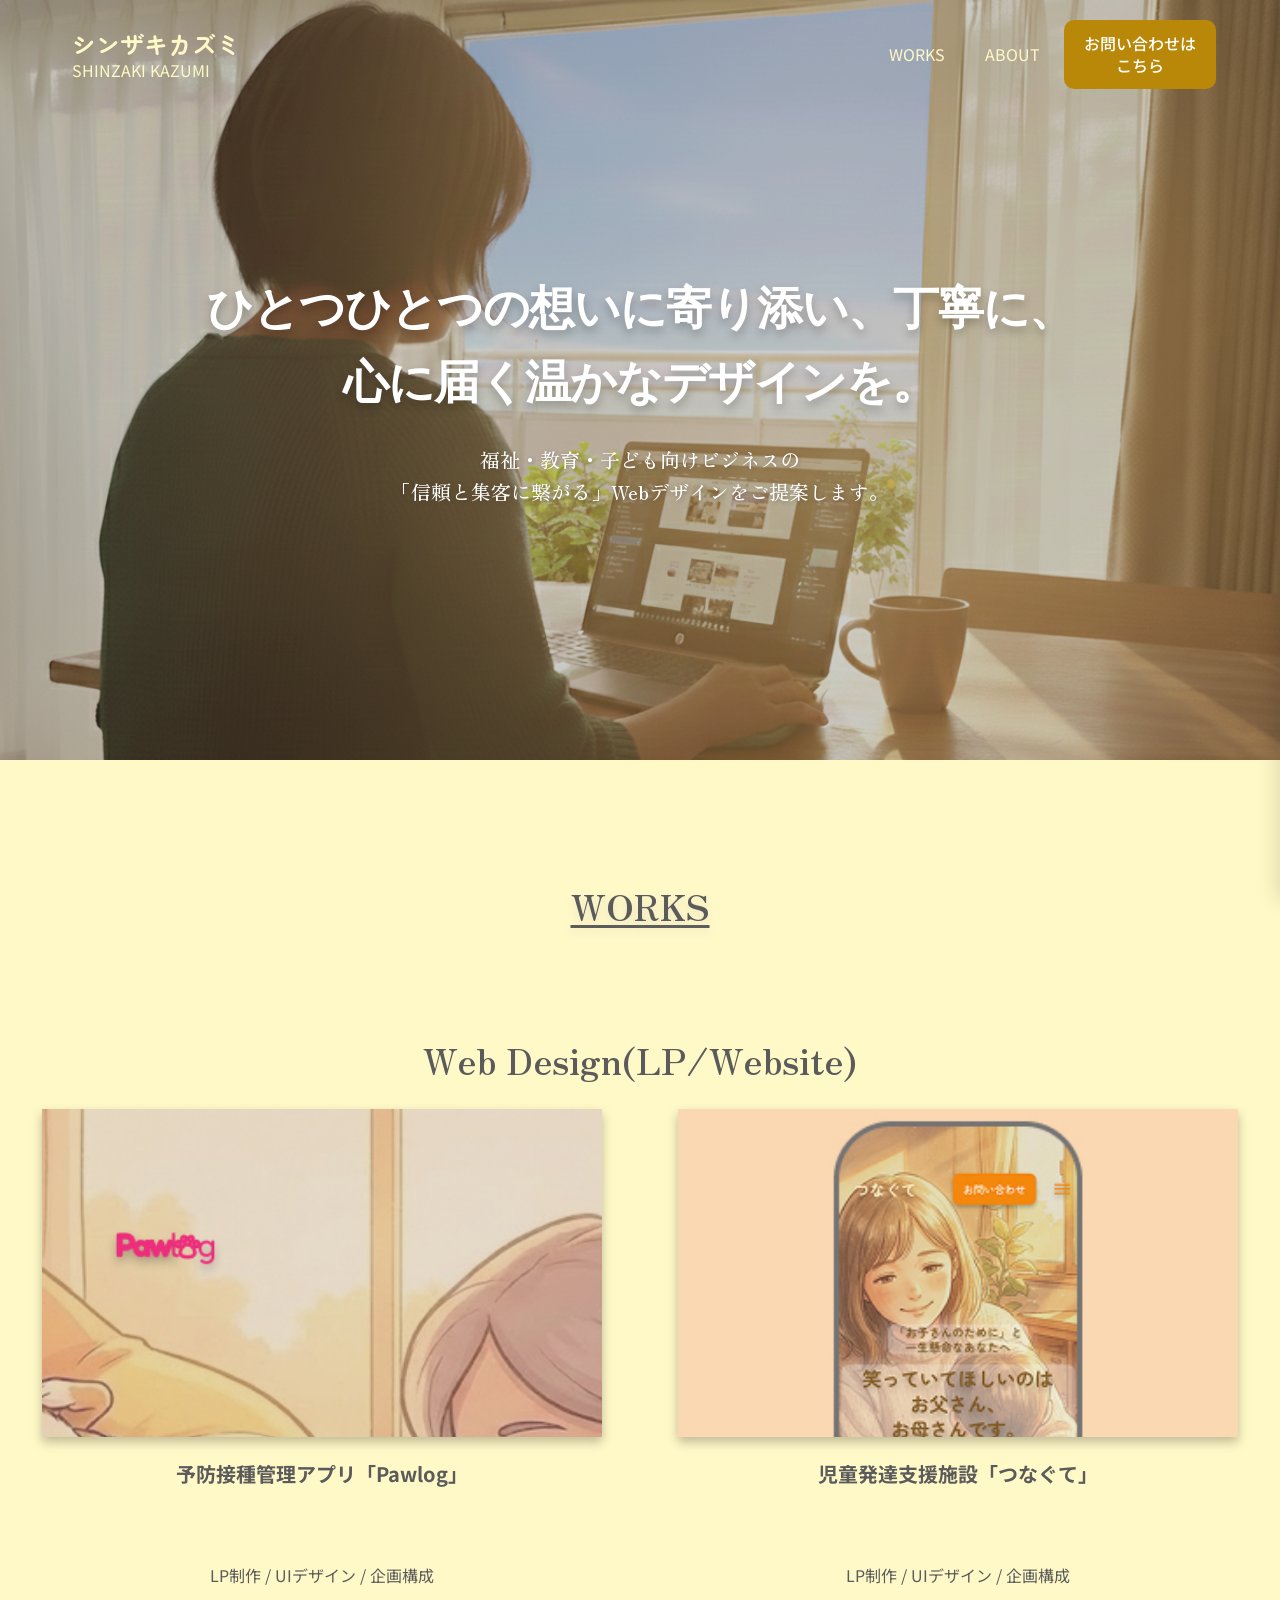
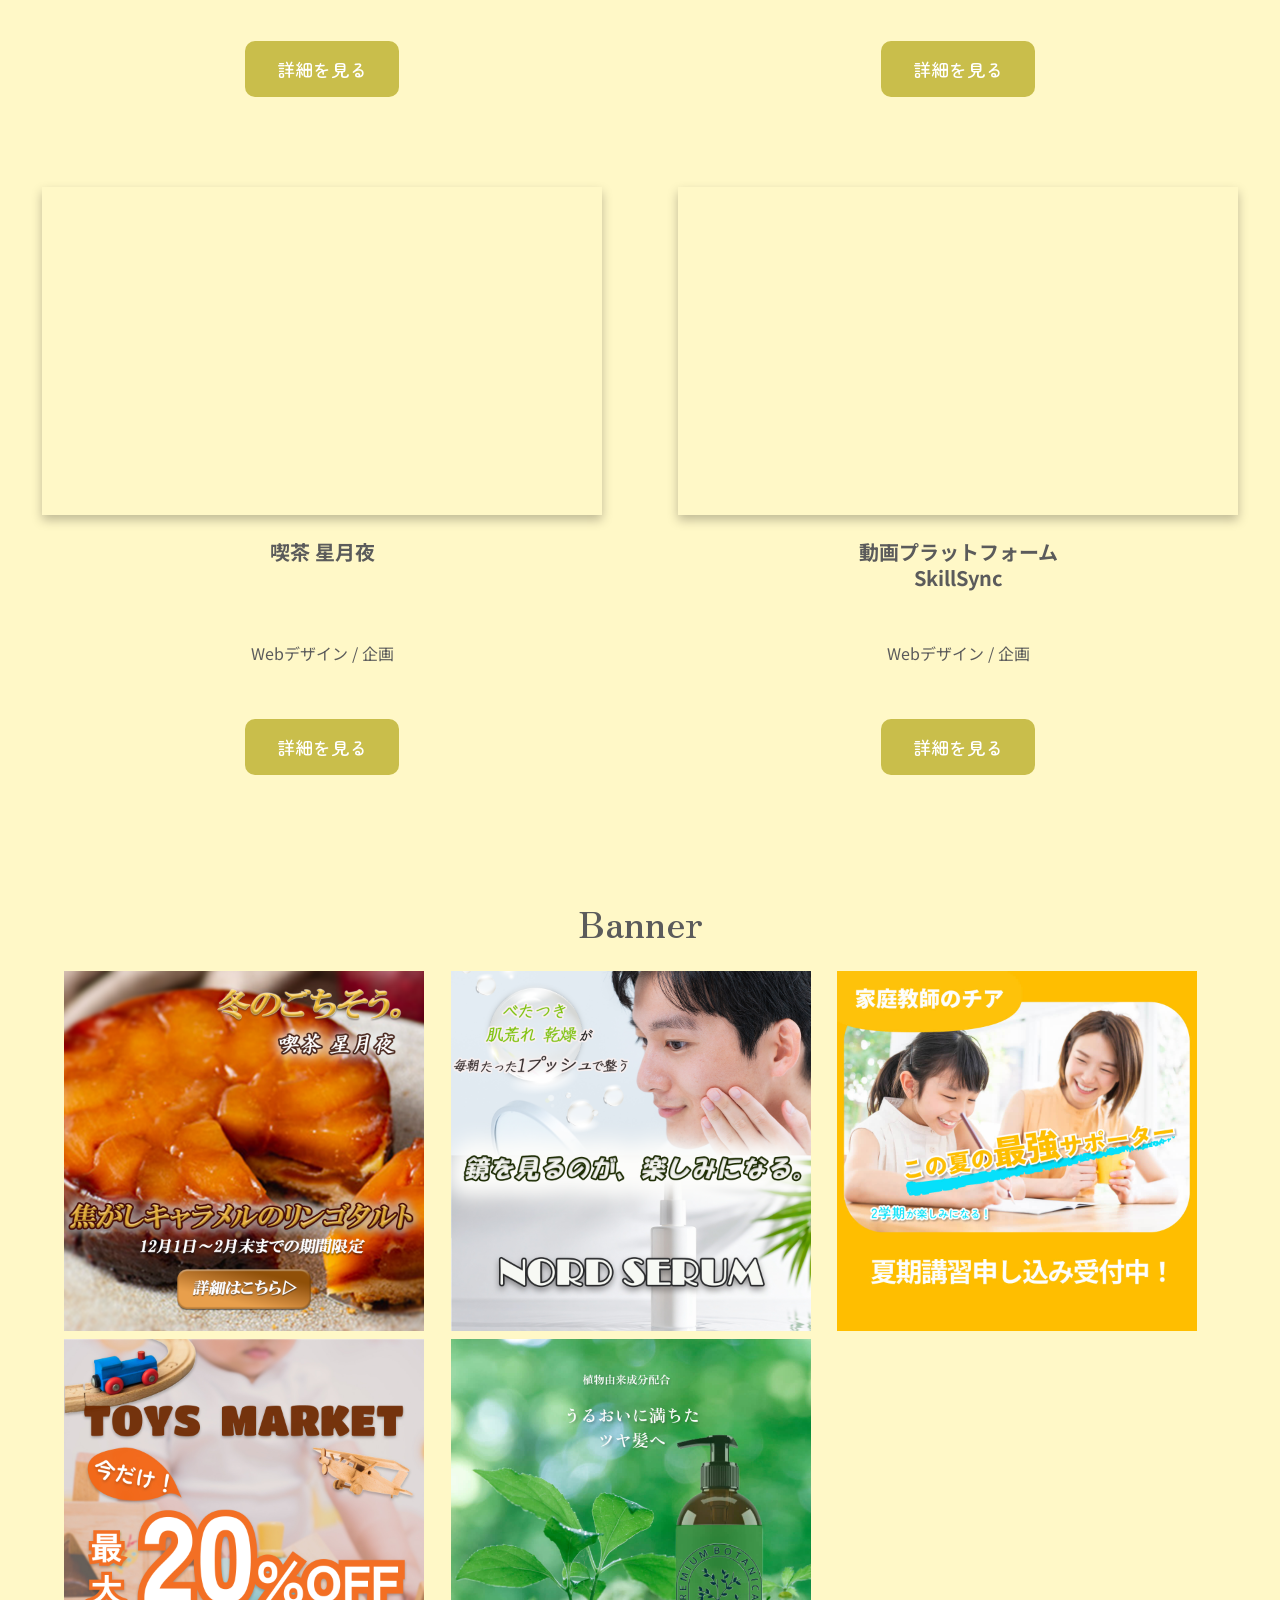
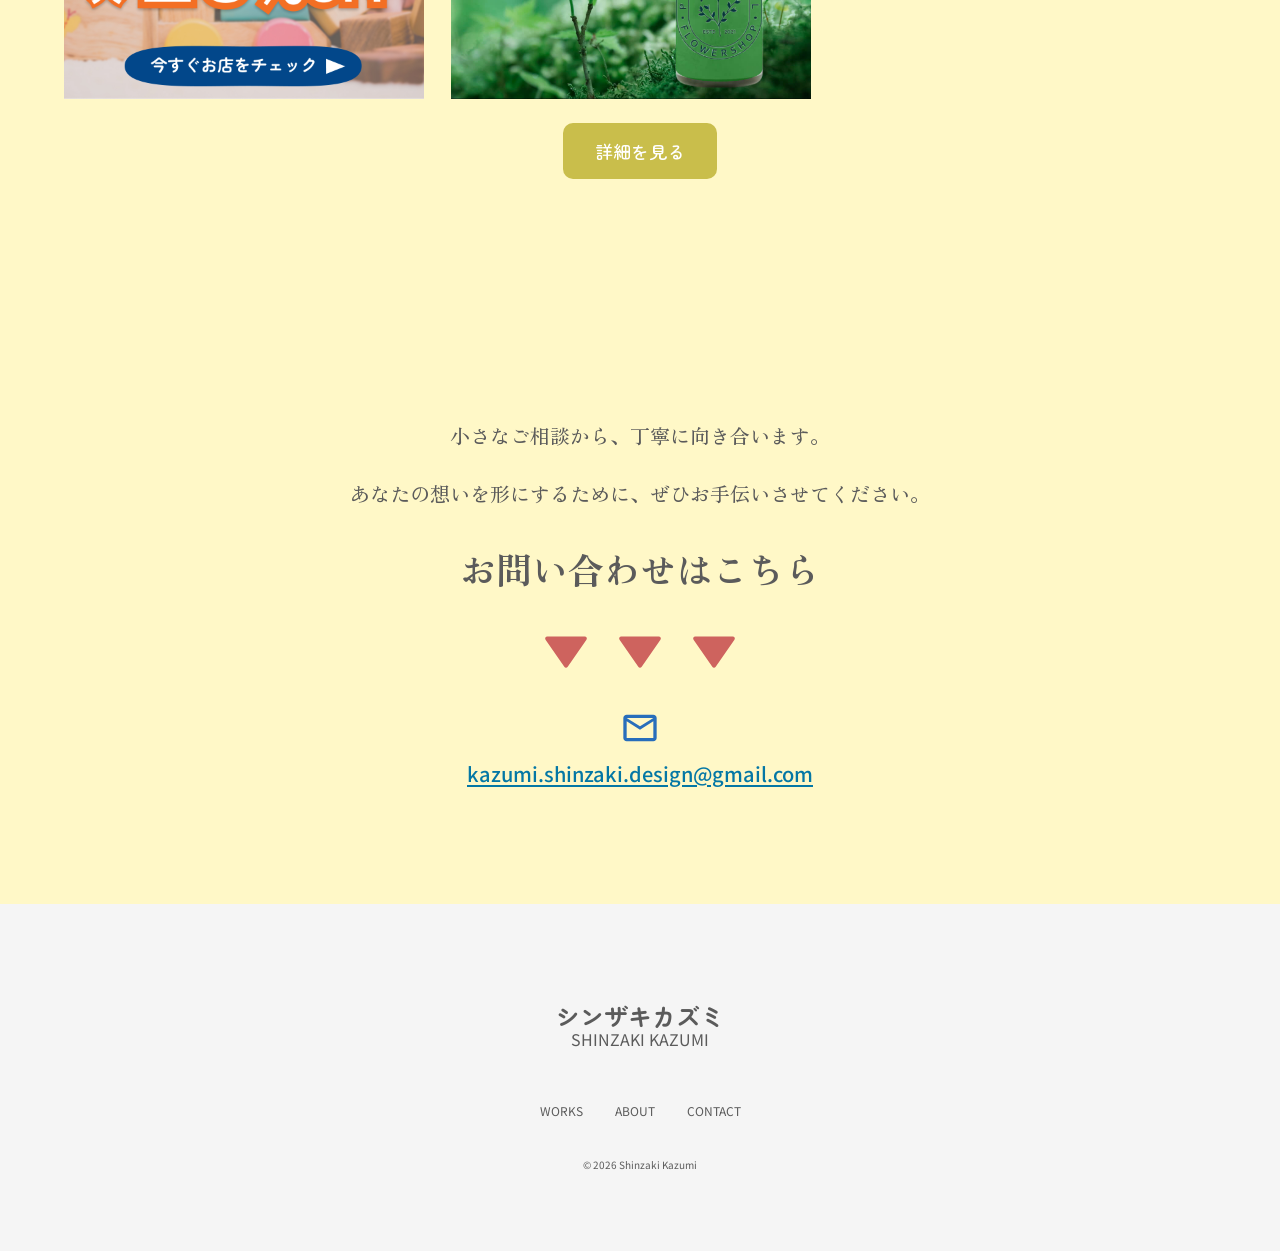
==== commit beb9a7f9: "トップページのタイトル追加" ====
--- a/index.html
+++ b/index.html
@@ -52,10 +52,13 @@
       </div>
       <div class="hero-inner">
         <h1 class="hero-title">
-          ひとつひとつの想いに寄り添い、<br>
-          丁寧に、心に届く<br>
-          温かなデザインを。
+          ひとつひとつの想いに寄り添い、丁寧に、<br>
+          心に届く温かなデザインを。
         </h1>
+        <p class="hero-subtitle">
+          福祉・教育・子ども向けビジネスの<br>
+          「信頼と集客に繋がる」Webデザインをご提案します。
+        </p>
       </div>
     </section>
 
--- a/css/style.css
+++ b/css/style.css
@@ -276,21 +276,39 @@
   position: relative;
   z-index: 1;
   width: 100%;
-  max-width: 292px;
+ max-width: 100%;
   margin: 0 auto;
 }
 
 .hero-title {
   font-family: var(--font-mincho);
-  font-weight: 700;
+  font-weight: 800;
   font-size: 28px;
-  line-height: 1.3;
+  line-height: 1.6;
   letter-spacing: -0.6px;
   color: #fff;
   text-shadow: 0 5px 10px rgba(0,0,0,0.25);
   text-align: center;
-}
-
+  margin-top: 100px;
+  width: 100vw;         /* 親要素を無視して、画面の横幅いっぱいに強制拡大 */
+  margin-left: calc(50% - 50vw); /* 画面のド真ん中に強制的に引っ張ってくる魔法のコード */
+}
+
+/* ─── サブタイトルの設定 ─── */
+.hero-subtitle {
+    font-family: var(--font-mincho); /* タイトルとお揃いの美しい明朝体にします */
+    font-weight: 500;
+    font-size: 20px;                 /* メインタイトル（28px）より少し小さくしてバランスをとります */
+    line-height: 1.6;                /* 2行になったときの読みやすい行間 */
+    color: #fff;                     /* 文字の色を白にします */
+    text-align: center;              /* 文字を中央揃えにします */
+    text-shadow: 1px 1px 4px rgba(74, 59, 50, 0.4); /* 濃いブラウン系の薄い影 */
+    margin-top: 24px;                /* メインタイトルとの間のすき間（お好みで調整してください） */
+    
+    /* 🌟 タイトルと同じく、ズレを防いでド真ん中に持ってくる魔法のコード */
+    width: 100vw;
+    margin-left: calc(50% - 50vw);
+}
 /* ================================
    Section title共通
 ================================ */
@@ -353,6 +371,7 @@
   align-items: center;
   gap: 8px;
   width: 100%;
+  margin-bottom: 50px;
 }
 
 .card-thumb {
@@ -379,7 +398,7 @@
 
 .card-info {
   width: 100%;
-  padding: 8px 16px;
+  padding: 16px 16px;
   display: flex;
   flex-direction: column;
   gap: 4px;
@@ -389,8 +408,9 @@
 .card-title {
   font-family: var(--font-noto);
   font-weight: 700;
+  height: 72px;
   font-size: 20px;
-  line-height: 1.4;
+  line-height: 1.3;
   color: var(--color-text);
 }
 
@@ -398,7 +418,7 @@
   font-family: var(--font-noto);
   font-weight: 400;
   font-size: 16px;
-  line-height: 1.7;
+  line-height: 1.3;
   color: var(--color-text);
 }
 
@@ -739,6 +759,7 @@
   .hero-title {
     font-size: 46px;
     letter-spacing: -1px;
+    margin-top: 20px;
   }
 
   /* Works PC */
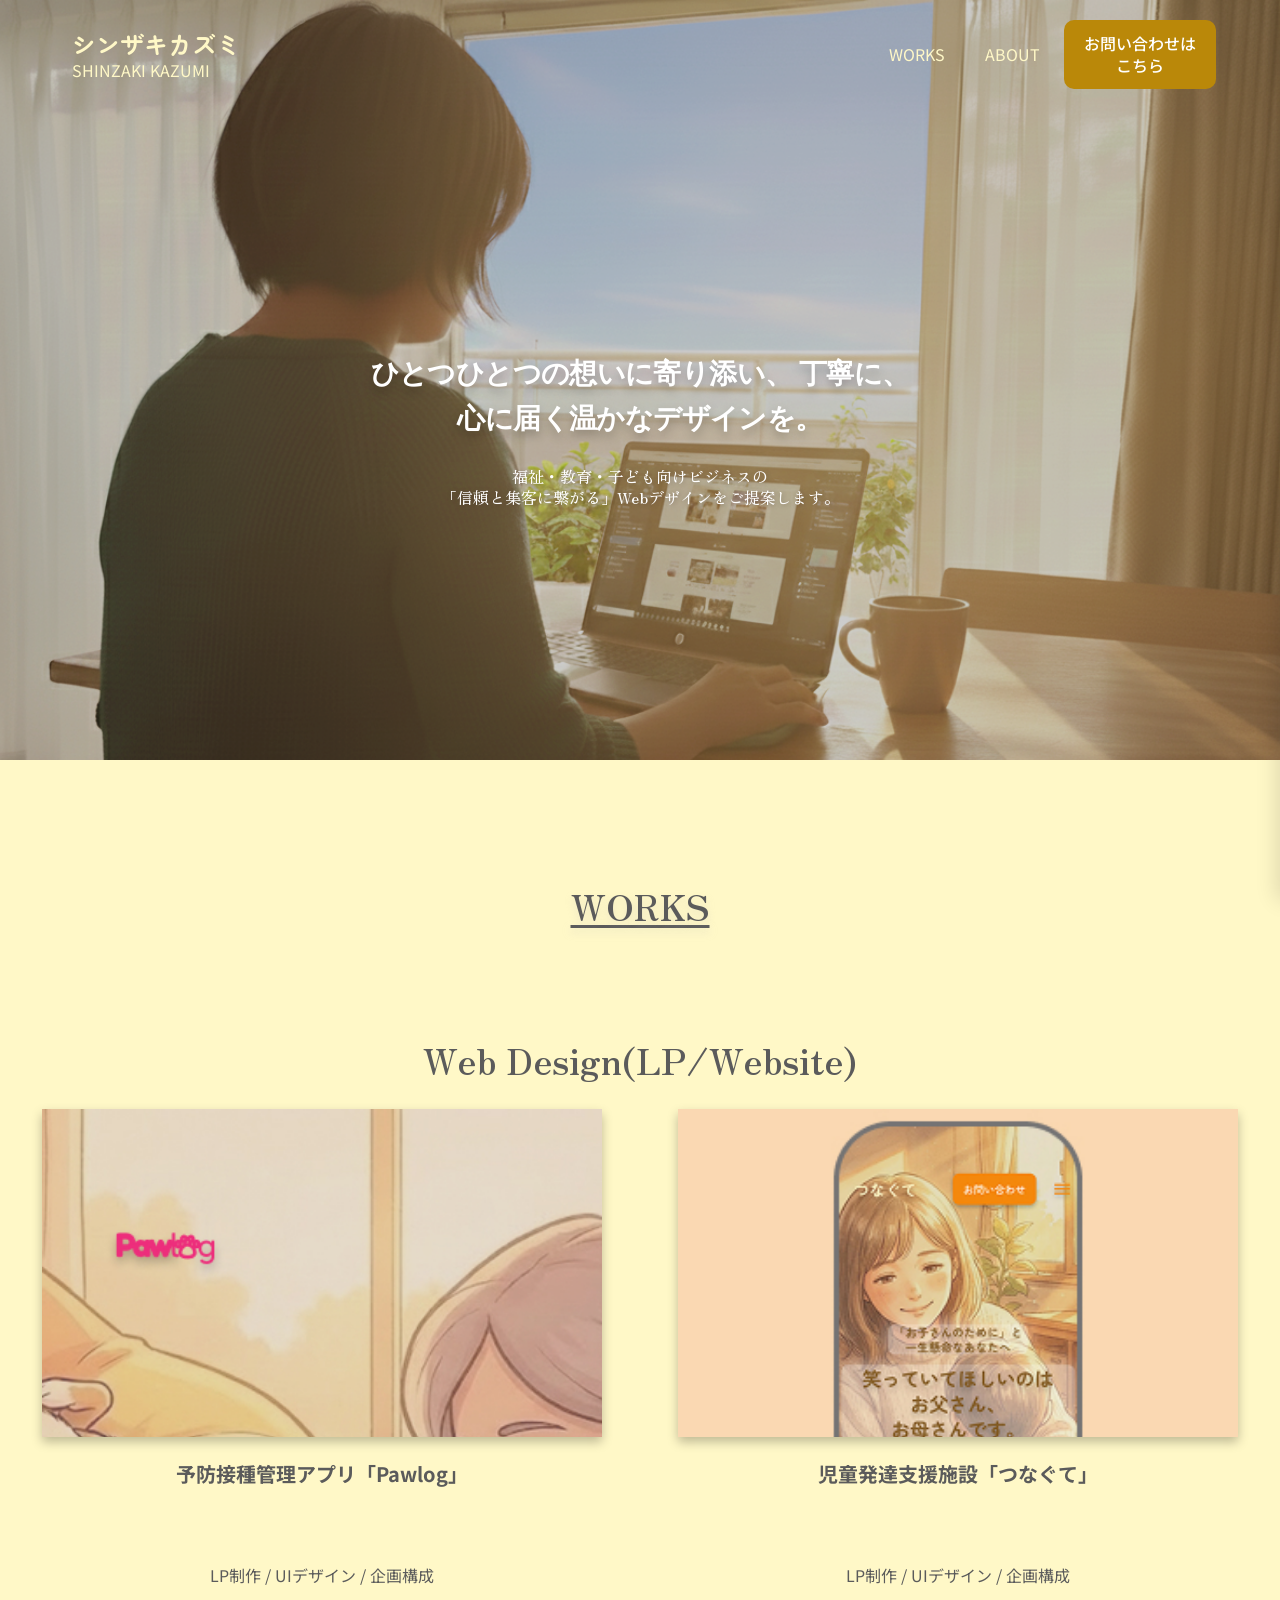
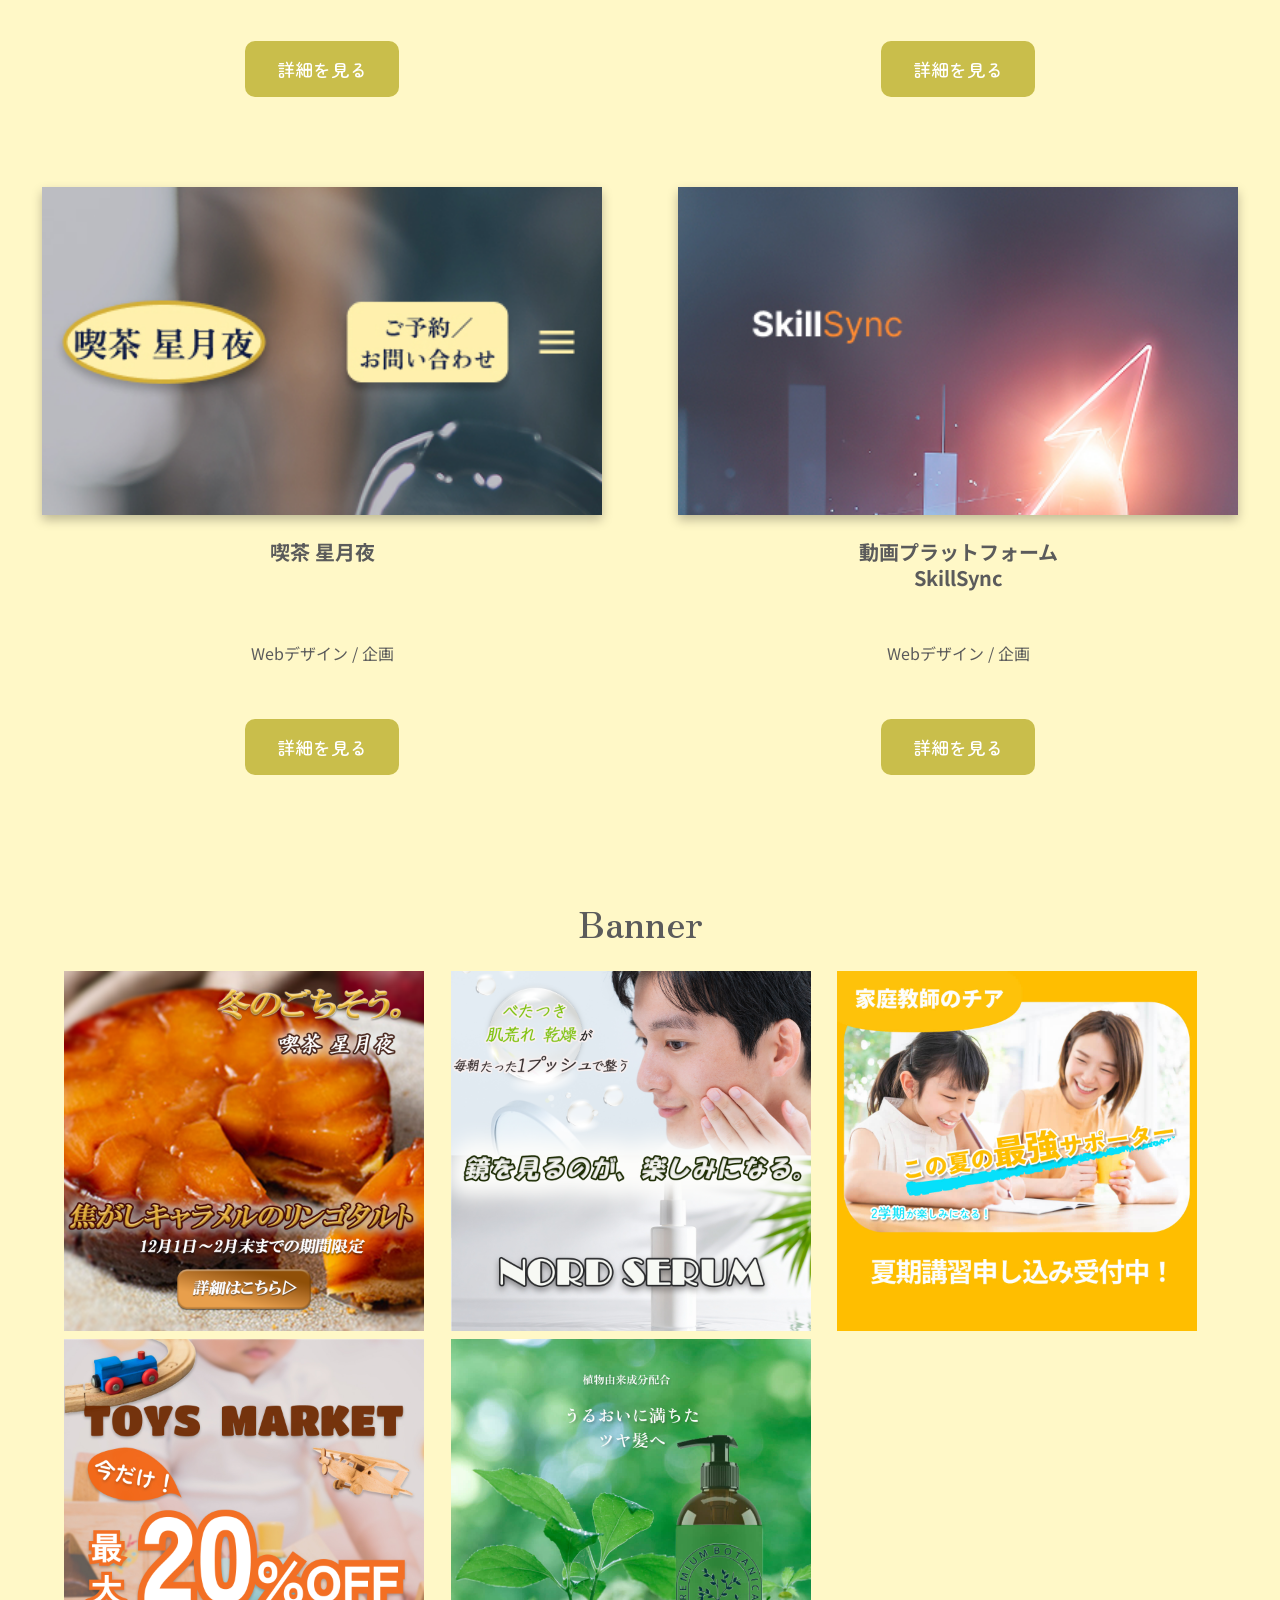
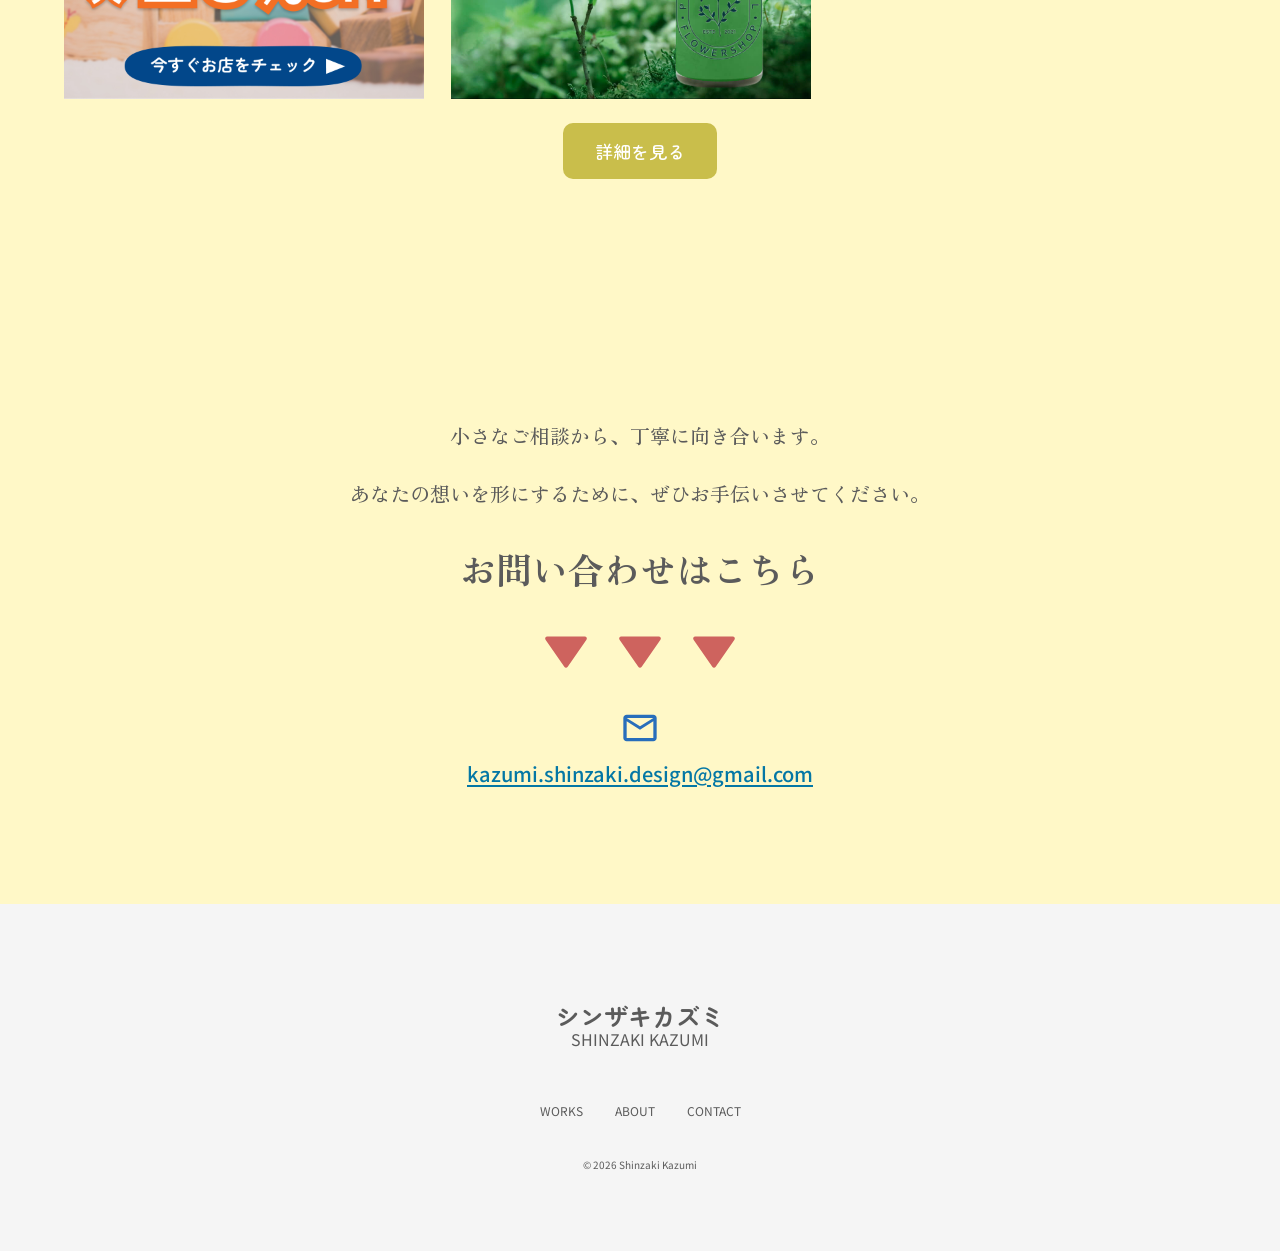
==== commit 9a413050: "トップページタイトル修正" ====
--- a/index.html
+++ b/index.html
@@ -52,7 +52,8 @@
       </div>
       <div class="hero-inner">
         <h1 class="hero-title">
-          ひとつひとつの想いに寄り添い、丁寧に、<br>
+          ひとつひとつの想いに寄り添い、<br class="sp-br">
+          丁寧に、<br>
           心に届く温かなデザインを。
         </h1>
         <p class="hero-subtitle">
--- a/css/style.css
+++ b/css/style.css
@@ -292,6 +292,11 @@
   margin-top: 100px;
   width: 100vw;         /* 親要素を無視して、画面の横幅いっぱいに強制拡大 */
   margin-left: calc(50% - 50vw); /* 画面のド真ん中に強制的に引っ張ってくる魔法のコード */
+}
+
+/* 💻 パソコンではスマホ用の改行を非表示にする（これでPC版は2行になります） */
+.sp-br {
+    display: none;
 }
 
 /* ─── サブタイトルの設定 ─── */
@@ -756,10 +761,38 @@
     max-width: 700px;
   }
 
-  .hero-title {
-    font-size: 46px;
-    letter-spacing: -1px;
-    margin-top: 20px;
+  @media (max-width: 768px) {
+    /* 📱 スマホの時だけ、この改行を有効化する（これで3行になります！） */
+    .sp-br {
+        display: inline;
+    }
+
+    .hero-title {
+        /* ⚠️ 先ほどPC版で設定した「自動折り返し禁止」や「全幅表示の魔法」をスマホでは安全に解除します */
+        white-space: normal !important;
+        width: auto !important;
+        margin-left: 0 !important;
+        
+        /* 💡 スマホの画面幅に合わせて、文字の大きさを少し小さくしてあげると綺麗に収まります */
+        font-size: 24px; 
+        margin-top: 20px !important; /* スマホで見やすい上の余白（お好みで） */
+    }
+}
+  }
+
+  .hero-subtitle {
+    font-family: var(--font-mincho); /* タイトルとお揃いの美しい明朝体にします */
+    font-weight: 500;
+    font-size: 16px;                 /* メインタイトル（28px）より少し小さくしてバランスをとります */
+    line-height: 1.3;                /* 2行になったときの読みやすい行間 */
+    color: #fff;                     /* 文字の色を白にします */
+    text-align: center;              /* 文字を中央揃えにします */
+    text-shadow: 1px 1px 4px rgba(74, 59, 50, 0.4); /* 濃いブラウン系の薄い影 */
+    margin-top: 24px;                /* メインタイトルとの間のすき間（お好みで調整してください） */
+    
+    /* 🌟 タイトルと同じく、ズレを防いでド真ん中に持ってくる魔法のコード */
+    width: 100vw;
+    margin-left: calc(50% - 50vw);
   }
 
   /* Works PC */
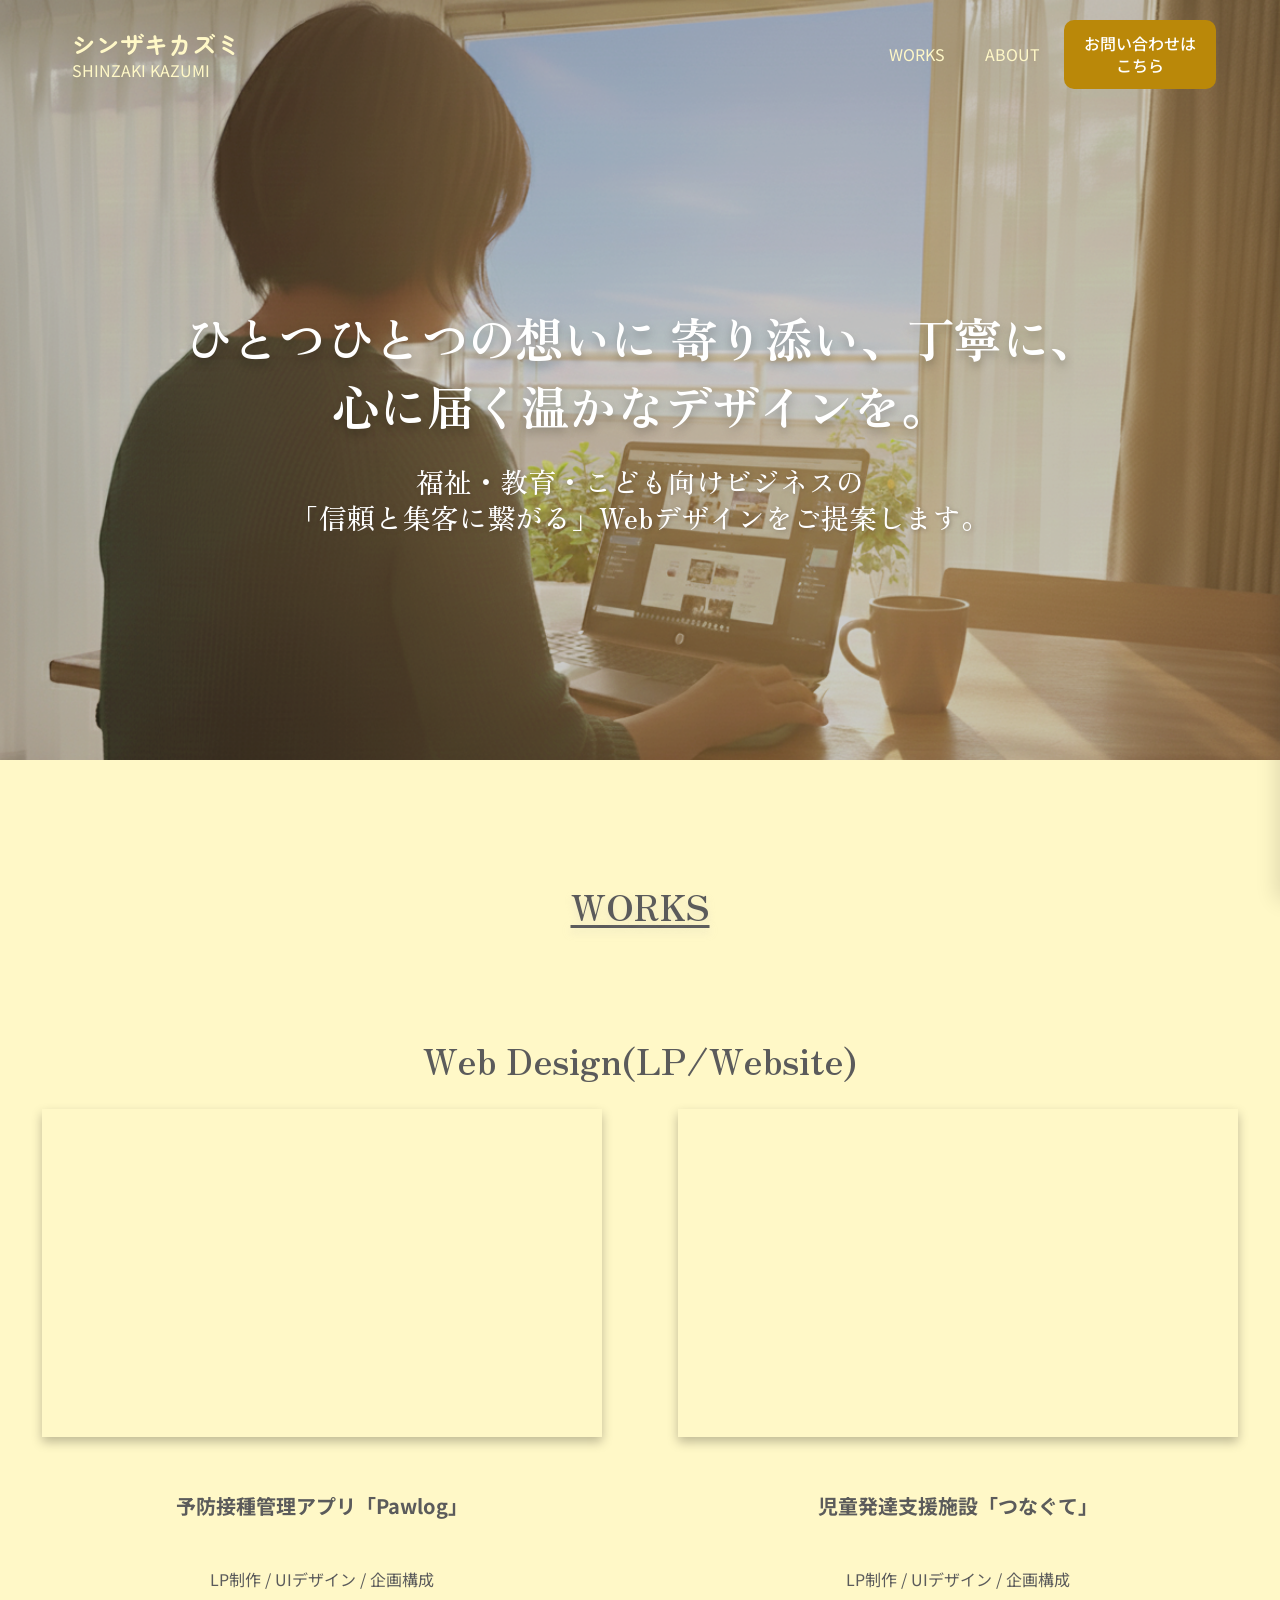
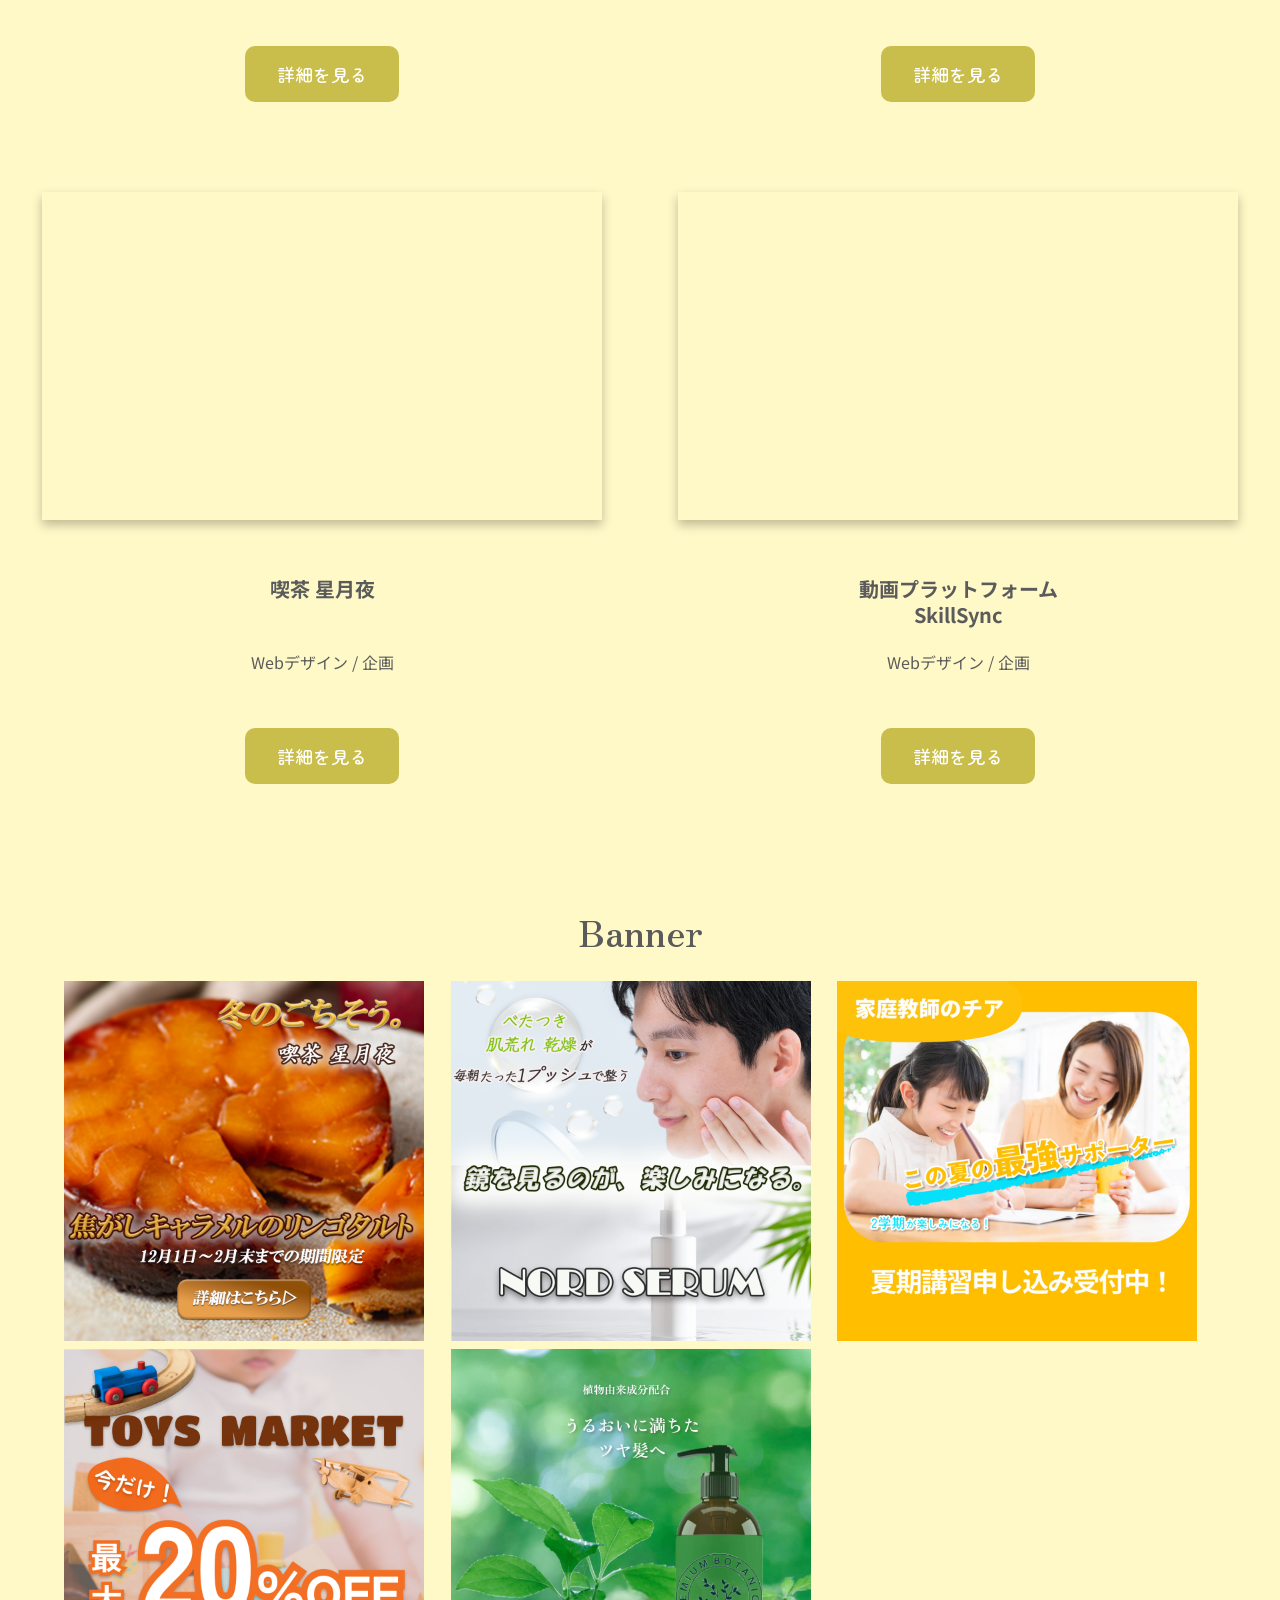
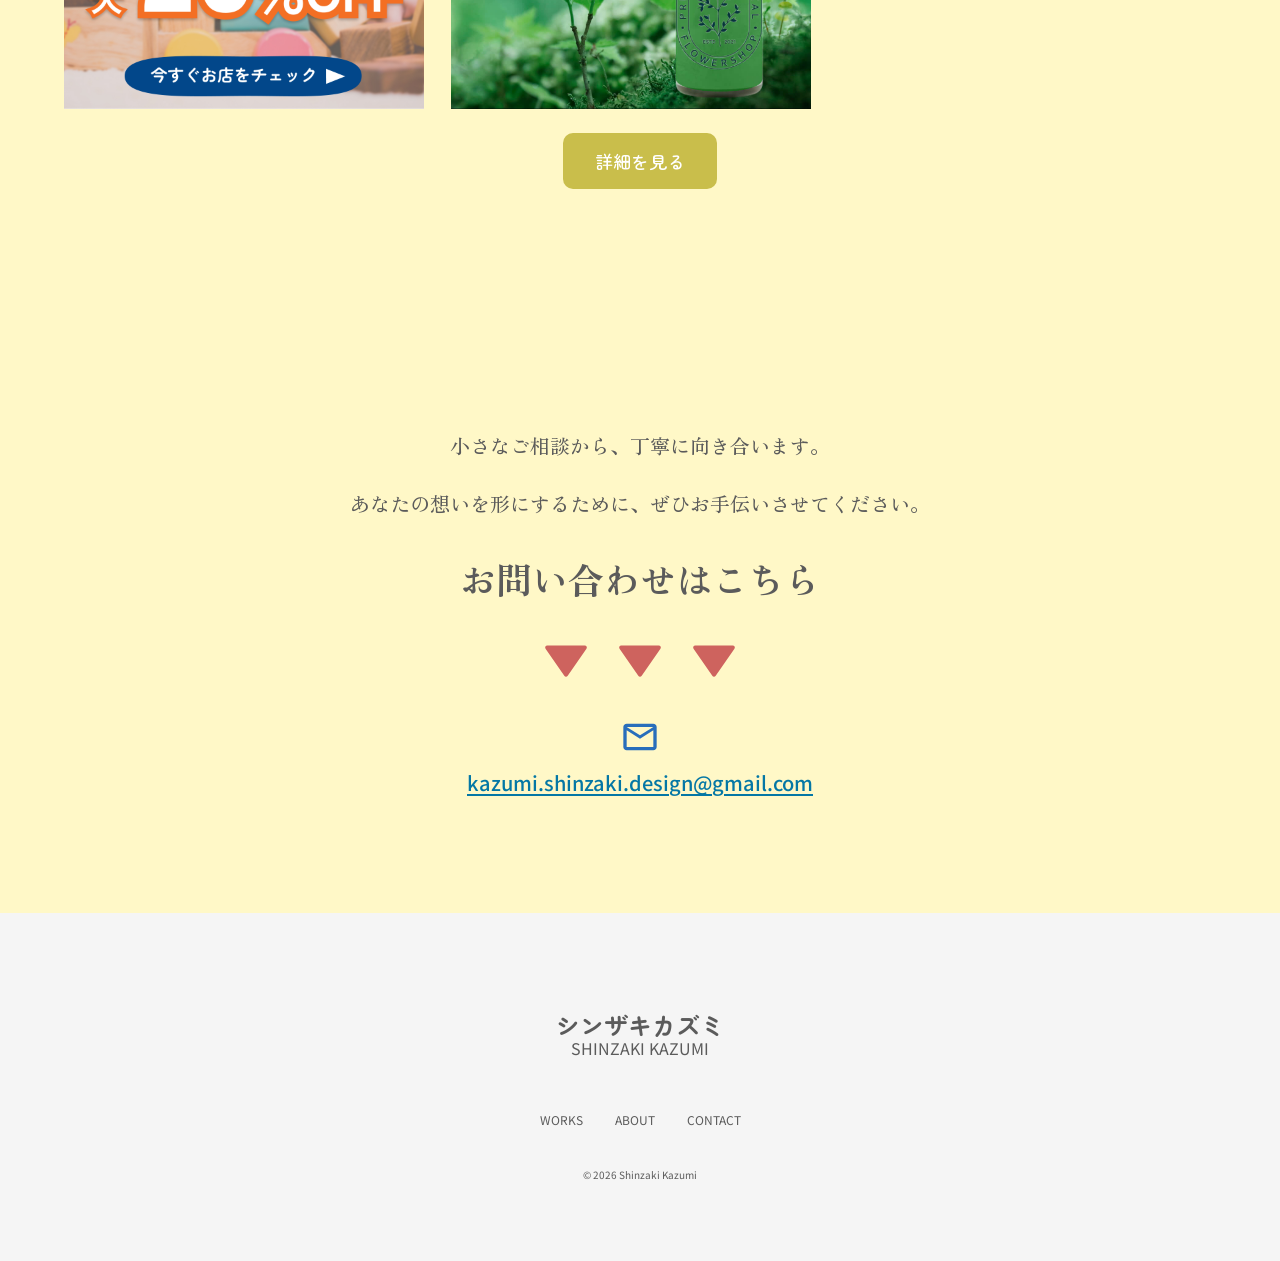
==== commit 576244d0: "トップページのworks間隔修正" ====
--- a/index.html
+++ b/index.html
@@ -52,12 +52,12 @@
       </div>
       <div class="hero-inner">
         <h1 class="hero-title">
-          ひとつひとつの想いに寄り添い、<br class="sp-br">
-          丁寧に、<br>
+          ひとつひとつの想いに<br class="sp-br">
+          寄り添い、丁寧に、<br>
           心に届く温かなデザインを。
         </h1>
         <p class="hero-subtitle">
-          福祉・教育・子ども向けビジネスの<br>
+          福祉・教育・こども向けビジネスの<br>
           「信頼と集客に繋がる」Webデザインをご提案します。
         </p>
       </div>
--- a/css/style.css
+++ b/css/style.css
@@ -281,17 +281,20 @@
 }
 
 .hero-title {
-  font-family: var(--font-mincho);
-  font-weight: 800;
-  font-size: 28px;
-  line-height: 1.6;
-  letter-spacing: -0.6px;
-  color: #fff;
-  text-shadow: 0 5px 10px rgba(0,0,0,0.25);
-  text-align: center;
-  margin-top: 100px;
-  width: 100vw;         /* 親要素を無視して、画面の横幅いっぱいに強制拡大 */
-  margin-left: calc(50% - 50vw); /* 画面のド真ん中に強制的に引っ張ってくる魔法のコード */
+    font-family: var(--font-mincho);
+    font-weight: 700;
+    font-size: 48px;
+    white-space: nowrap; /* ⭕ ここが「nowrap」になっていればOK */
+    line-height: 1.4;
+    letter-spacing: -0.6px;
+    color: #fff;
+    text-shadow: 0 5px 10px rgba(0,0,0,0.25);
+    text-align: center;
+    margin-top: 80px; /* ここはお好みの数値でOK */
+    
+    /* ⭕ 画面の真ん中に持ってくる魔法のコード */
+    width: 100vw;
+    margin-left: calc(50% - 50vw);
 }
 
 /* 💻 パソコンではスマホ用の改行を非表示にする（これでPC版は2行になります） */
@@ -303,7 +306,7 @@
 .hero-subtitle {
     font-family: var(--font-mincho); /* タイトルとお揃いの美しい明朝体にします */
     font-weight: 500;
-    font-size: 20px;                 /* メインタイトル（28px）より少し小さくしてバランスをとります */
+    font-size: 28px !important;                 /* メインタイトル（48px）より少し小さくしてバランスをとります */
     line-height: 1.6;                /* 2行になったときの読みやすい行間 */
     color: #fff;                     /* 文字の色を白にします */
     text-align: center;              /* 文字を中央揃えにします */
@@ -320,7 +323,7 @@
 .sec-title {
   font-family: var(--font-mincho);
   font-weight: 700;
-  font-size: 24px;
+  font-size: 28px;
   line-height: 1.4;
   color: var(--color-text);
   text-align: center;
@@ -364,9 +367,9 @@
 .works-list {
   width: 100%;
   display: flex;
-  flex-direction: column;
-  align-items: center;
-  gap: 32px;
+    flex-wrap: wrap;
+    justify-content: center; /* 🌟 space-between から center に書き換えます */
+    gap: 40px;               /* 🌟 新しく追加！Figmaで測ったカード同士の隙間（30px〜40pxなど）を指定します */
 }
 
 /* Card */
@@ -767,16 +770,19 @@
         display: inline;
     }
 
-    .hero-title {
-        /* ⚠️ 先ほどPC版で設定した「自動折り返し禁止」や「全幅表示の魔法」をスマホでは安全に解除します */
-        white-space: normal !important;
-        width: auto !important;
-        margin-left: 0 !important;
-        
-        /* 💡 スマホの画面幅に合わせて、文字の大きさを少し小さくしてあげると綺麗に収まります */
-        font-size: 24px; 
-        margin-top: 20px !important; /* スマホで見やすい上の余白（お好みで） */
-    }
+   /* ─── スマホ専用の部屋の中にこれを追加 ─── */
+
+.sp-br {
+    display: inline; /* スマホの時だけ改行を有効にする */
+}
+
+.hero-title {
+    white-space: normal !important; /* スマホでは画面幅に合わせて折り返しを許可 */
+    width: auto !important;          /* パソコン用の全幅設定を解除 */
+    margin-left: 0 !important;      /* パソコン用の魔法の余白を解除 */
+    
+    font-size: 28px;                 /* スマホの画面に合わせて文字を少し小さく */
+    margin-top: 20px !important;    /* スマホで見やすい上の余白（お好みで調整） */
 }
   }
 
@@ -832,12 +838,14 @@
   }
 
   .card-info {
-    min-height: 188px;
+    min-height: 128px;
+    margin-top: 32px;
+    margin-bottom: 32px;
   }
 
   .card-title {
     font-size: 20px;
-    min-height: 100px;
+    min-height: 72px;
   }
 
   .card-tag {
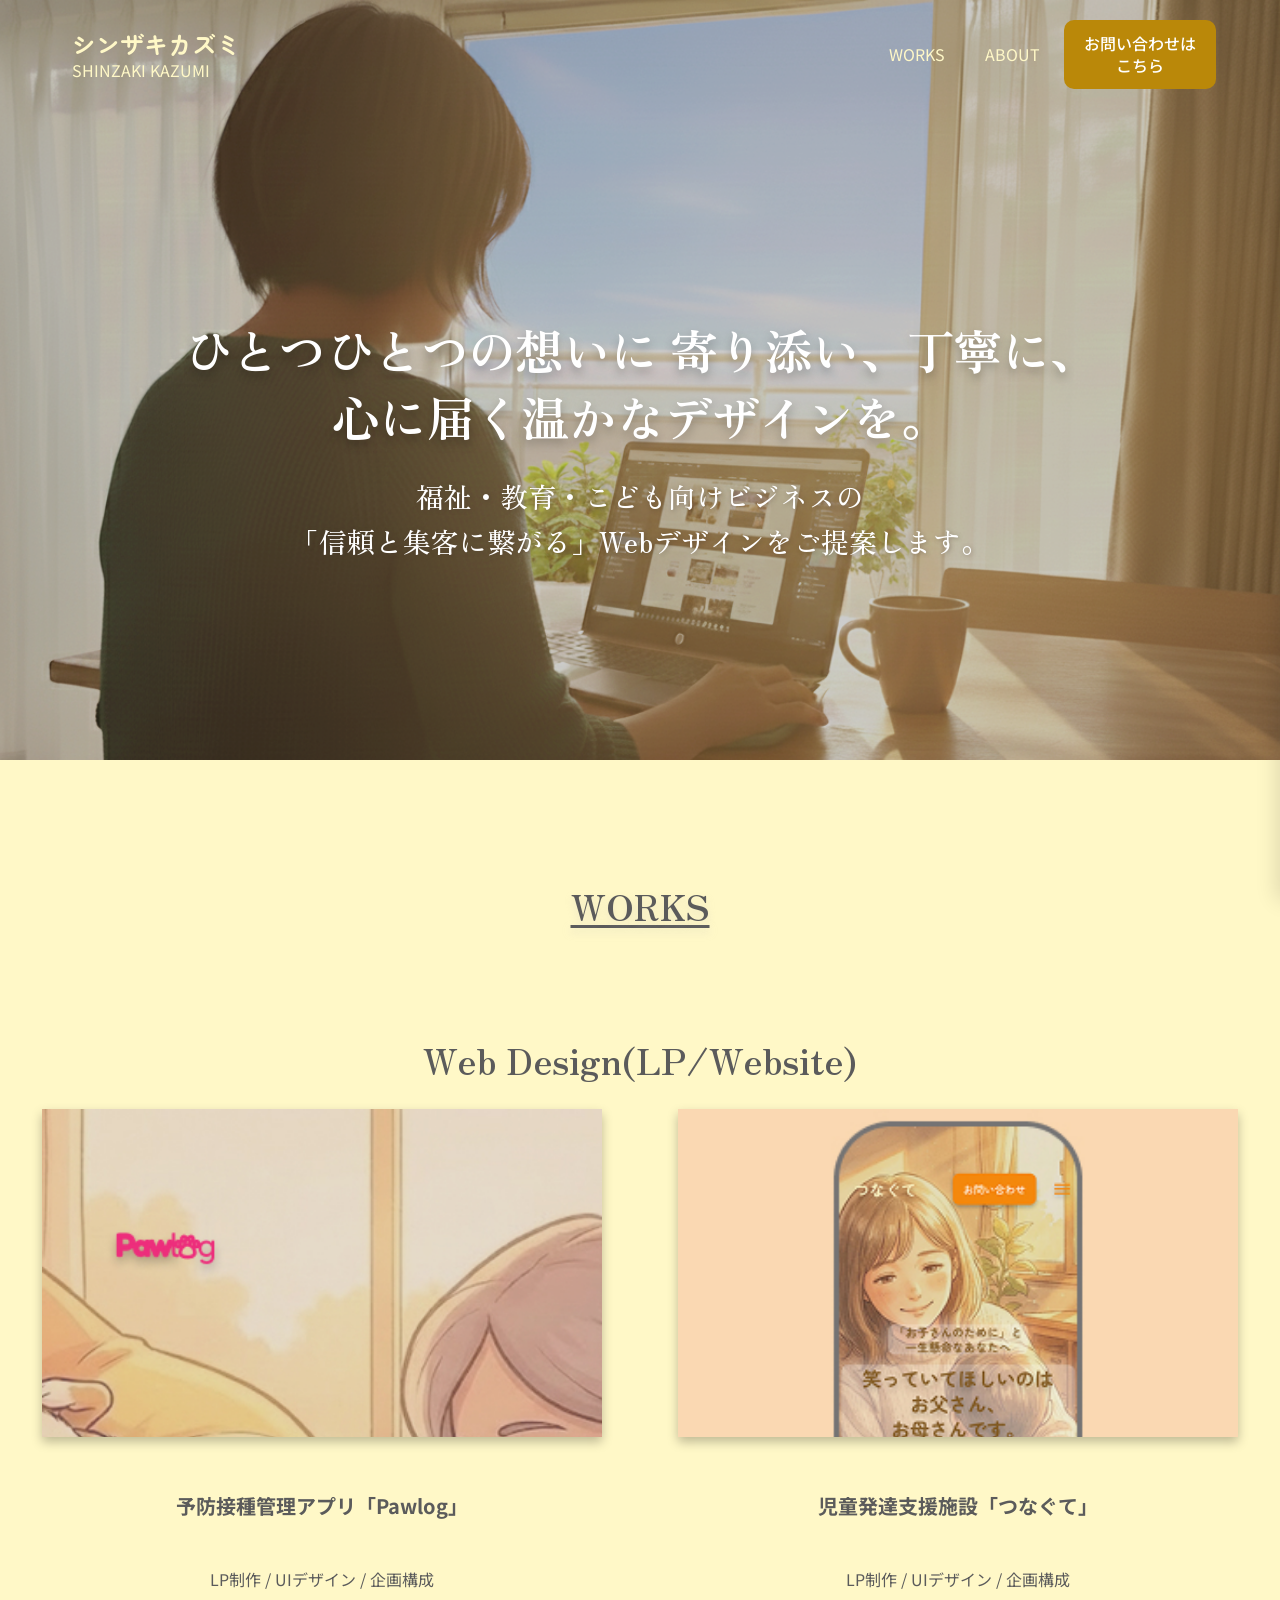
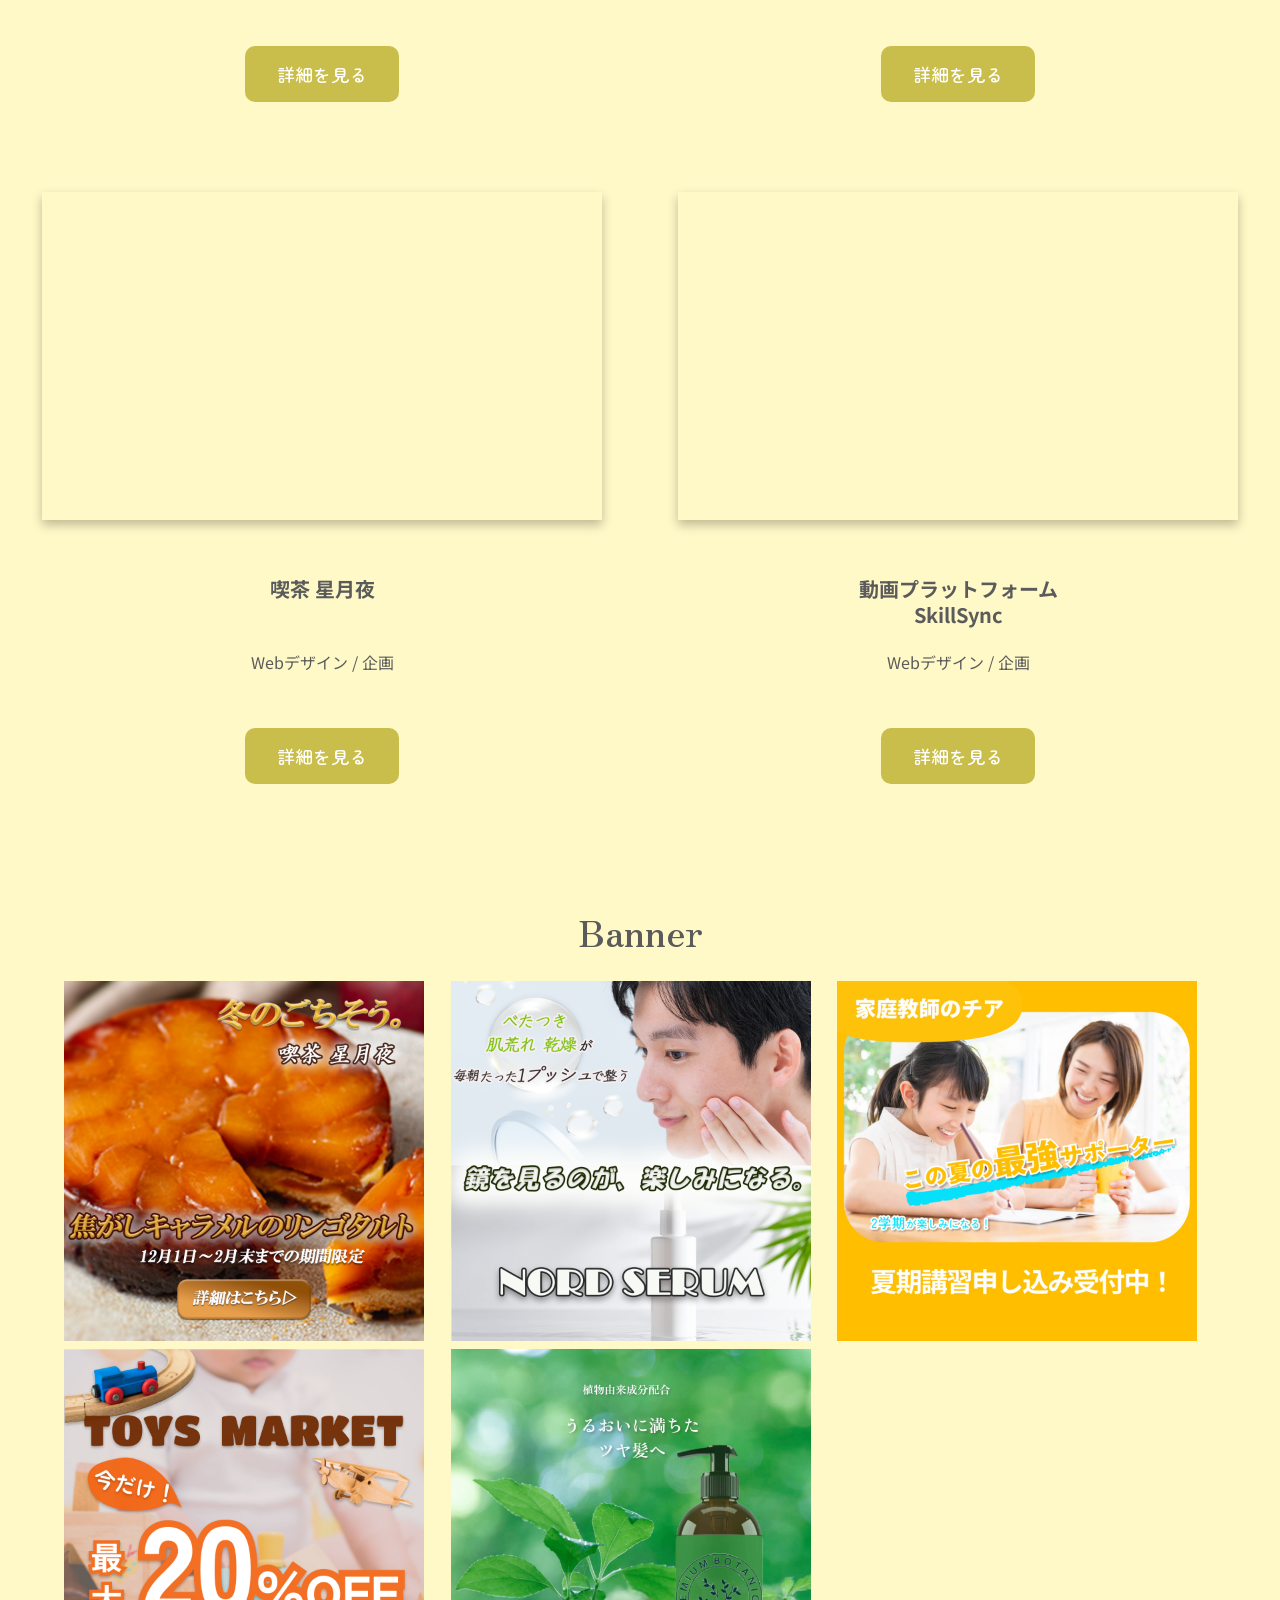
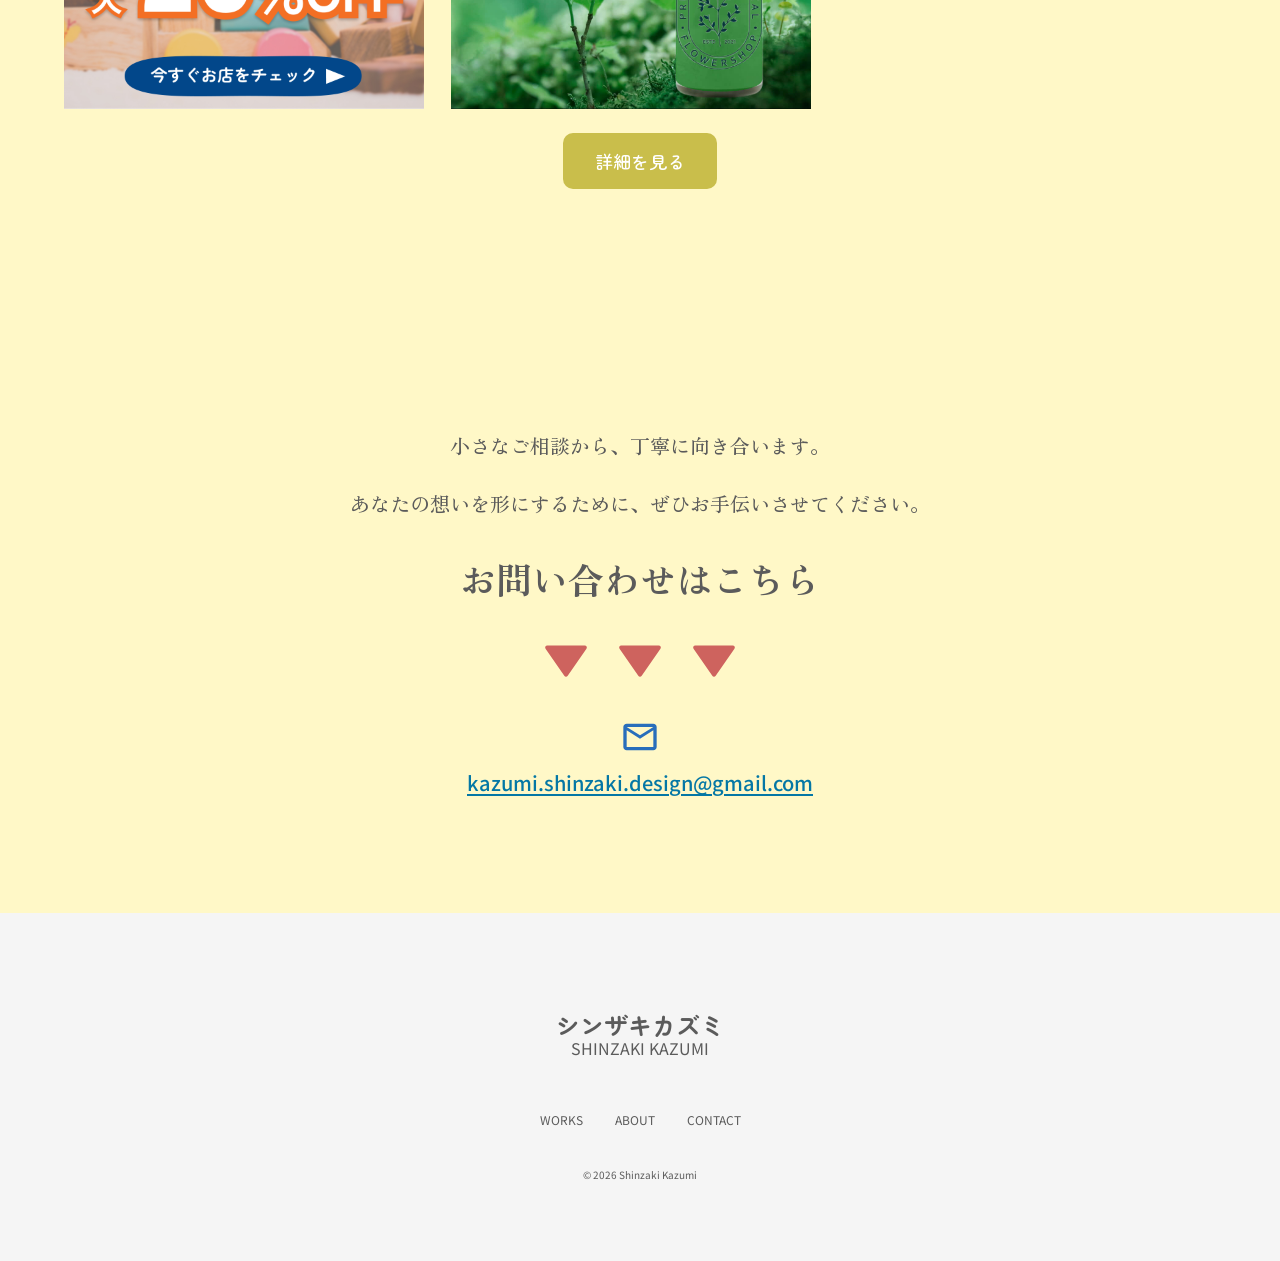
==== commit 11cc6fca: "つなぐてworks詳細ページのタイトル修正" ====
--- a/index.html
+++ b/index.html
@@ -58,7 +58,7 @@
         </h1>
         <p class="hero-subtitle">
           福祉・教育・こども向けビジネスの<br>
-          「信頼と集客に繋がる」Webデザインをご提案します。
+          「信頼と集客に繋がる」Webデザインを<br class="sp-br">ご提案します。
         </p>
       </div>
     </section>
--- a/css/style.css
+++ b/css/style.css
@@ -1,3 +1,6 @@
+html, body {
+    overflow-x: hidden;
+}
 @import url('https://fonts.googleapis.com/css2?family=Noto+Sans+JP:wght@400;500;700&family=Zen+Old+Mincho:wght@500;700&family=Zen+Maru+Gothic:wght@500;700&display=swap');
 
 /* ================================
@@ -290,7 +293,7 @@
     color: #fff;
     text-shadow: 0 5px 10px rgba(0,0,0,0.25);
     text-align: center;
-    margin-top: 80px; /* ここはお好みの数値でOK */
+    margin-top: 120px; /* ここはお好みの数値でOK */
     
     /* ⭕ 画面の真ん中に持ってくる魔法のコード */
     width: 100vw;
@@ -411,6 +414,7 @@
   flex-direction: column;
   gap: 4px;
   text-align: center;
+  margin-bottom: 24px;
 }
 
 .card-title {
@@ -697,7 +701,7 @@
 /* ================================
    PC Layout (≥1024px)
 ================================ */
-@media (min-width: 1024px) {
+ @media (min-width: 1024px) {
 
   /* Header PC */
   .header {
@@ -764,32 +768,193 @@
     max-width: 700px;
   }
 
-  @media (max-width: 768px) {
+  /* Works PC */
+  .sec-works {
+    padding: 120px 64px;
+    max-width: 1440px;
+    margin: 0 auto;
+    width: 100%;
+  }
+
+  .sec-title {
+    font-size: 36px;
+  }
+
+  .works-cat-ttl {
+    font-size: 36px;
+  }
+
+  .works-list {
+    display: grid;
+    grid-template-columns: repeat(2, 560px);
+    gap: 40px 76px;
+    justify-content: center;
+  }
+
+  .card-work {
+    width: 560px;
+  }
+
+  .card-thumb {
+    width: 560px;
+    height: 328px;
+  }
+
+  .card-thumb img {
+    object-position: top;
+  }
+
+  .card-info {
+    min-height: 128px;
+    margin-top: 32px;
+    margin-bottom: 32px;
+  }
+
+  .card-title {
+    font-size: 20px;
+    min-height: 72px;
+  }
+
+  .card-tag {
+    font-size: 16px;
+  }
+
+  .btn-detail {
+    height: 56px;
+    padding: 0 32px;
+    font-size: 18px;
+  }
+
+  /* Banner PC */
+  .banner-list {
+    max-width: 1440px;
+    width: 100%;
+    display: grid;
+    grid-template-columns: repeat(3, 1fr);
+    gap: 8px;
+    align-items: stretch;
+  }
+
+  .banner-sq {
+    width: auto;
+    height: auto;
+    aspect-ratio: 1;
+  }
+
+  /* Values PC */
+  .sec-values {
+    padding: 120px 64px;
+  }
+
+  .values-group {
+    flex-direction: row;
+    align-items: flex-end;
+    justify-content: center;
+    gap: 0;
+    padding: 120px 0;
+    width: 600px;
+    height: 788px;
+  }
+
+  .values-item {
+    position: absolute;
+    padding: 132px 0;
+  }
+
+  .values-item--01 {
+    left: 220px;
+    top: 132px;
+  }
+
+  .values-item--01 .deco-circle {
+    display: none;
+  }
+
+  .values-item--02 {
+    left: 0;
+    top: 400px;
+  }
+
+  .values-item--02 .deco-circle {
+    top: -40px;
+    left: -160px;
+    width: 480px;
+    height: 348px;
+  }
+
+  .values-item--03 {
+    left: 400px;
+    top: 400px;
+  }
+
+  .values-item--03 .deco-circle {
+    top: -40px;
+    left: -140px;
+    width: 480px;
+    height: 348px;
+  }
+
+  /* Contact PC */
+  .sec-contact {
+    padding: 120px 64px;
+    max-width: 1440px;
+    margin: 0 auto;
+    width: 100%;
+  }
+
+  .contact-lead p {
+    font-size: 20px;
+  }
+
+  .contact-title {
+    font-size: 36px;
+  }
+
+  .mail-address {
+    font-size: 20px;
+  }
+
+  .sp-only { display: none; }
+
+  /* Footer PC */
+  .footer {
+    padding: 80px 64px;
+  }
+
+  .footer-inner {
+    gap: 24px;
+  }
+
+  .footer-logo-ja { font-size: 24px; 
+  }
+}
+
+ @media (min-width: 1440px) {
+  .sec-works,
+  .sec-contact {
+    padding-left: calc((100% - 1312px) / 2);
+    padding-right: calc((100% - 1312px) / 2);
+  }
+}
+
+ @media (max-width: 768px) {
     /* 📱 スマホの時だけ、この改行を有効化する（これで3行になります！） */
-    .sp-br {
+  .sp-br {
         display: inline;
     }
 
-   /* ─── スマホ専用の部屋の中にこれを追加 ─── */
-
-.sp-br {
-    display: inline; /* スマホの時だけ改行を有効にする */
-}
-
-.hero-title {
+  .hero-title {
     white-space: normal !important; /* スマホでは画面幅に合わせて折り返しを許可 */
     width: auto !important;          /* パソコン用の全幅設定を解除 */
     margin-left: 0 !important;      /* パソコン用の魔法の余白を解除 */
     
-    font-size: 28px;                 /* スマホの画面に合わせて文字を少し小さく */
-    margin-top: 20px !important;    /* スマホで見やすい上の余白（お好みで調整） */
-}
-  }
+    font-size: 32px !important;                 /* スマホの画面に合わせて文字を少し小さく */
+    }
 
   .hero-subtitle {
     font-family: var(--font-mincho); /* タイトルとお揃いの美しい明朝体にします */
     font-weight: 500;
-    font-size: 16px;                 /* メインタイトル（28px）より少し小さくしてバランスをとります */
+    font-size: 16px !important ;                 /* メインタイトル（28px）より少し小さくしてバランスをとります */
     line-height: 1.3;                /* 2行になったときの読みやすい行間 */
     color: #fff;                     /* 文字の色を白にします */
     text-align: center;              /* 文字を中央揃えにします */
@@ -799,172 +964,5 @@
     /* 🌟 タイトルと同じく、ズレを防いでド真ん中に持ってくる魔法のコード */
     width: 100vw;
     margin-left: calc(50% - 50vw);
-  }
-
-  /* Works PC */
-  .sec-works {
-    padding: 120px 64px;
-    max-width: 1440px;
-    margin: 0 auto;
-    width: 100%;
-  }
-
-  .sec-title {
-    font-size: 36px;
-  }
-
-  .works-cat-ttl {
-    font-size: 36px;
-  }
-
-  .works-list {
-    display: grid;
-    grid-template-columns: repeat(2, 560px);
-    gap: 40px 76px;
-    justify-content: center;
-  }
-
-  .card-work {
-    width: 560px;
-  }
-
-  .card-thumb {
-    width: 560px;
-    height: 328px;
-  }
-
-  .card-thumb img {
-    object-position: top;
-  }
-
-  .card-info {
-    min-height: 128px;
-    margin-top: 32px;
-    margin-bottom: 32px;
-  }
-
-  .card-title {
-    font-size: 20px;
-    min-height: 72px;
-  }
-
-  .card-tag {
-    font-size: 16px;
-  }
-
-  .btn-detail {
-    height: 56px;
-    padding: 0 32px;
-    font-size: 18px;
-  }
-
-  /* Banner PC */
-  .banner-list {
-    max-width: 1440px;
-    width: 100%;
-    display: grid;
-    grid-template-columns: repeat(3, 1fr);
-    gap: 8px;
-    align-items: stretch;
-  }
-
-  .banner-sq {
-    width: auto;
-    height: auto;
-    aspect-ratio: 1;
-  }
-
-  /* Values PC */
-  .sec-values {
-    padding: 120px 64px;
-  }
-
-  .values-group {
-    flex-direction: row;
-    align-items: flex-end;
-    justify-content: center;
-    gap: 0;
-    padding: 120px 0;
-    width: 600px;
-    height: 788px;
-  }
-
-  .values-item {
-    position: absolute;
-    padding: 132px 0;
-  }
-
-  .values-item--01 {
-    left: 220px;
-    top: 132px;
-  }
-
-  .values-item--01 .deco-circle {
-    display: none;
-  }
-
-  .values-item--02 {
-    left: 0;
-    top: 400px;
-  }
-
-  .values-item--02 .deco-circle {
-    top: -40px;
-    left: -160px;
-    width: 480px;
-    height: 348px;
-  }
-
-  .values-item--03 {
-    left: 400px;
-    top: 400px;
-  }
-
-  .values-item--03 .deco-circle {
-    top: -40px;
-    left: -140px;
-    width: 480px;
-    height: 348px;
-  }
-
-  /* Contact PC */
-  .sec-contact {
-    padding: 120px 64px;
-    max-width: 1440px;
-    margin: 0 auto;
-    width: 100%;
-  }
-
-  .contact-lead p {
-    font-size: 20px;
-  }
-
-  .contact-title {
-    font-size: 36px;
-  }
-
-  .mail-address {
-    font-size: 20px;
-  }
-
-  .sp-only { display: none; }
-
-  /* Footer PC */
-  .footer {
-    padding: 80px 64px;
-  }
-
-  .footer-inner {
-    gap: 24px;
-  }
-
-  .footer-logo-ja { font-size: 24px; }
-}
-
-@media (min-width: 1440px) {
-  .sec-works,
-  .sec-contact {
-    padding-left: calc((100% - 1312px) / 2);
-    padding-right: calc((100% - 1312px) / 2);
-  }
-}
+   }
+}
